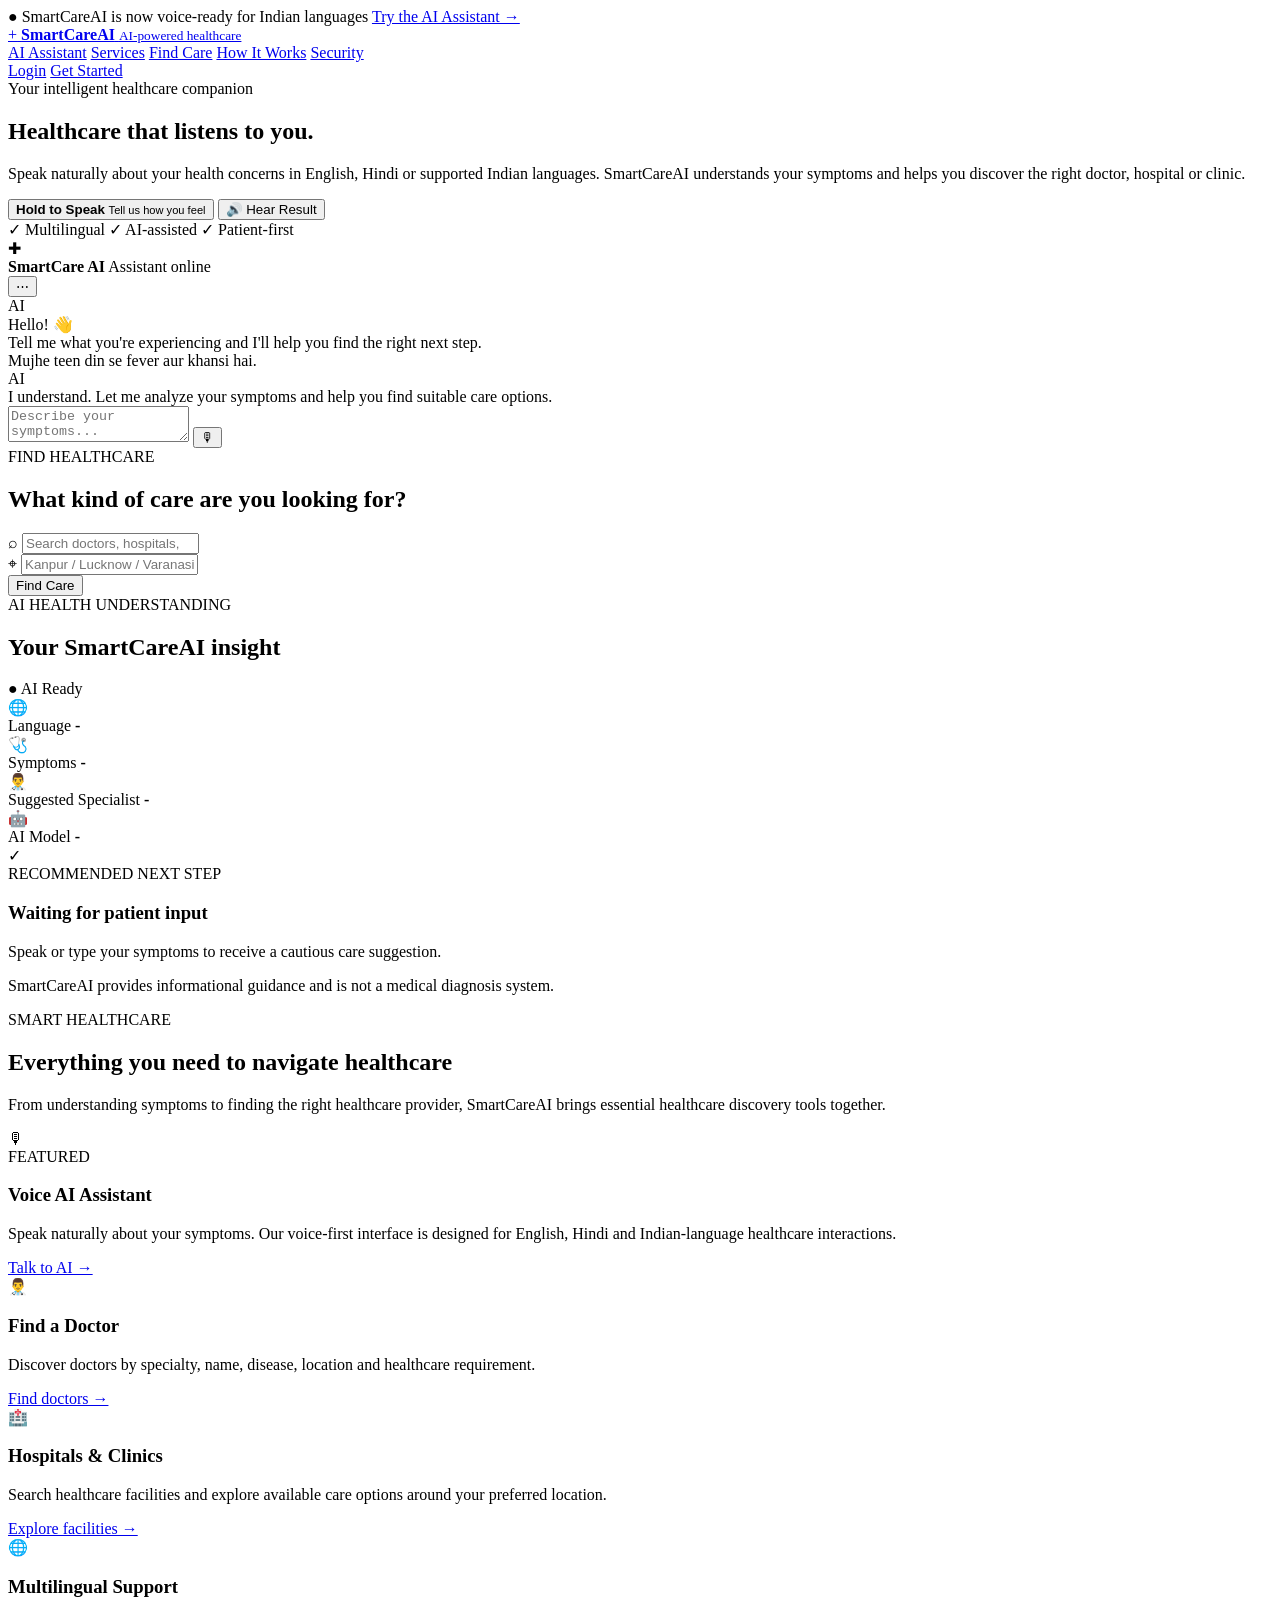
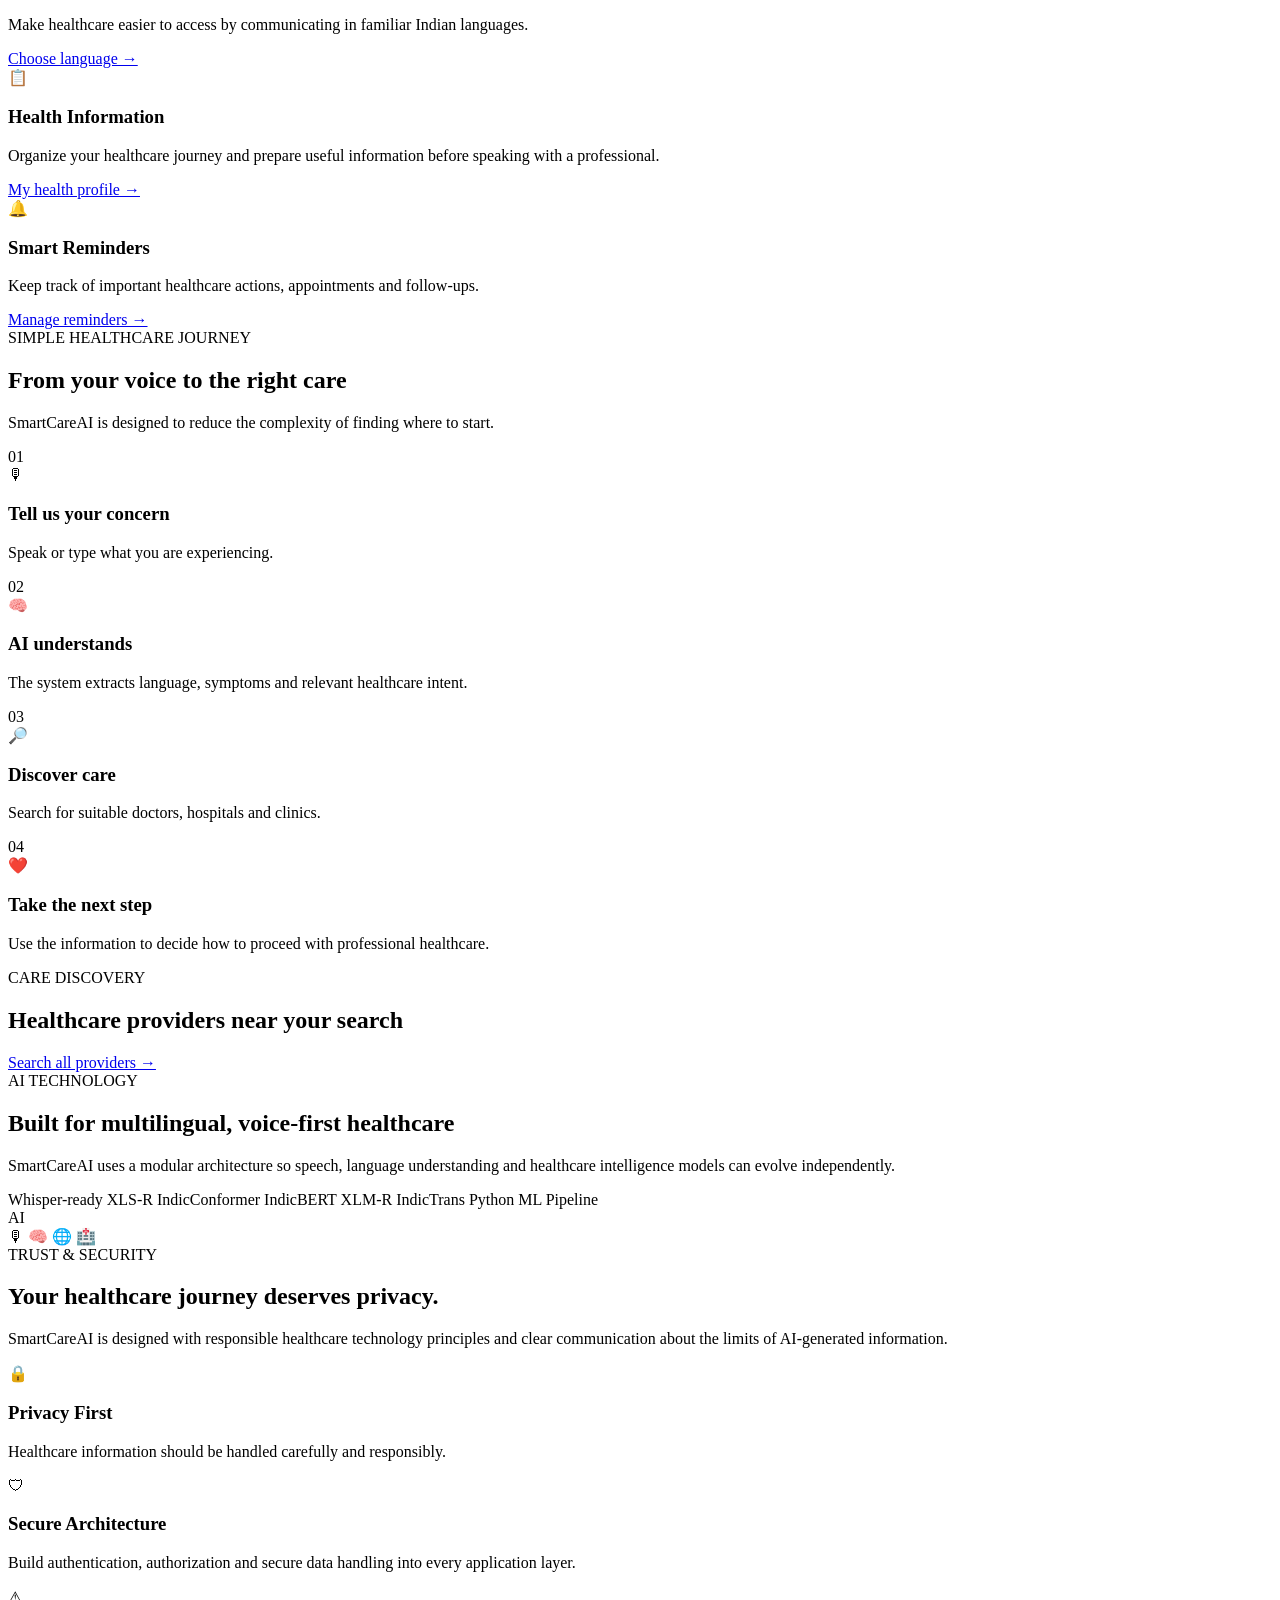
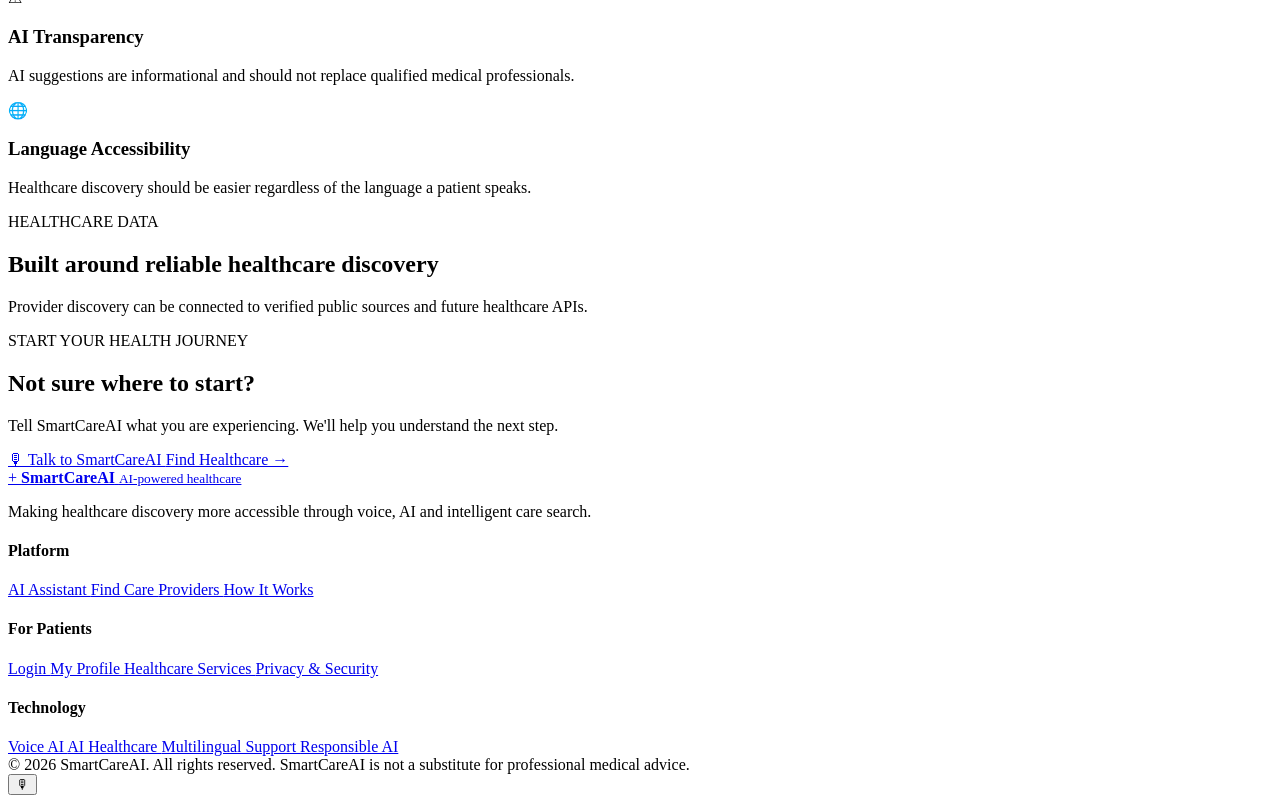
==== frontend/index.html @ 7401bea3 "Upload project" ====
<!doctype html>
<html lang="en">
<head>
  <meta charset="utf-8" />
  <meta name="viewport" content="width=device-width, initial-scale=1" />

  <title>SmartCareAI | AI-Powered Healthcare Assistant</title>

  <meta
    name="description"
    content="SmartCareAI is a voice-first AI healthcare assistant for symptom understanding, doctor discovery, hospitals, clinics and multilingual healthcare support."
  />

  <link rel="stylesheet" href="/static/styles.css" />
</head>

<body>

  <!-- =========================================================
       TOP ANNOUNCEMENT
  ========================================================== -->
  <div class="announcement-bar">
    <span>●</span>
    SmartCareAI is now voice-ready for Indian languages
    <a href="#assistant">Try the AI Assistant →</a>
  </div>


  <!-- =========================================================
       HEADER
  ========================================================== -->
  <header class="topbar">

    <a class="brand" href="/">
      <span class="brand-mark">
        <span>+</span>
      </span>

      <span class="brand-text">
        <strong>SmartCareAI</strong>
        <small>AI-powered healthcare</small>
      </span>
    </a>

    <nav class="main-nav" aria-label="Main navigation">
      <a href="#assistant">AI Assistant</a>
      <a href="#services">Services</a>
      <a href="#search">Find Care</a>
      <a href="#how-it-works">How It Works</a>
      <a href="#security">Security</a>
    </nav>

    <div class="header-actions">
      <a class="login-link" href="/login">Login</a>
      <a class="header-cta" href="#assistant">Get Started</a>
    </div>

  </header>


  <main>

    <!-- =======================================================
         HERO
    ======================================================== -->
    <section class="hero-section" id="assistant">

      <div class="hero-content">

        <div class="hero-badge">
          <span class="pulse-dot"></span>
          Your intelligent healthcare companion
        </div>

        <h1>
          Healthcare that
          <span>listens to you.</span>
        </h1>

        <p class="hero-description">
          Speak naturally about your health concerns in English,
          Hindi or supported Indian languages. SmartCareAI understands
          your symptoms and helps you discover the right doctor,
          hospital or clinic.
        </p>

        <div class="hero-actions">

          <button
            class="primary voice-button"
            id="speakButton"
            type="button"
            aria-label="Hold to speak"
          >
            <span class="voice-ring" aria-hidden="true"></span>
            <span class="mic-icon" aria-hidden="true"></span>

            <span>
              <strong id="speakButtonText">Hold to Speak</strong>
              <small>Tell us how you feel</small>
            </span>
          </button>

          <button
            class="secondary-button"
            id="hearButton"
            type="button"
          >
            🔊 Hear Result
          </button>

        </div>

        <div class="hero-trust">

          <span>
            ✓ Multilingual
          </span>

          <span>
            ✓ AI-assisted
          </span>

          <span>
            ✓ Patient-first
          </span>

        </div>

      </div>


      <!-- =====================================================
           AI ASSISTANT CARD
      ====================================================== -->
      <div class="ai-assistant-card">

        <div class="assistant-card-header">

          <div class="assistant-avatar">
            ✚
          </div>

          <div>
            <strong>SmartCare AI</strong>
            <span>
              <i class="online-dot"></i>
              Assistant online
            </span>
          </div>

          <button
            class="card-menu"
            type="button"
            aria-label="Assistant options"
          >
            ⋯
          </button>

        </div>


        <div class="conversation-preview">

          <div class="ai-message">
            <span class="message-avatar">AI</span>

            <div class="message-bubble">
              Hello! 👋
              <br />
              Tell me what you're experiencing and I'll help you
              find the right next step.
            </div>
          </div>


          <div class="user-message">
            <div class="message-bubble user-bubble">
              Mujhe teen din se fever aur khansi hai.
            </div>
          </div>


          <div class="ai-message">

            <span class="message-avatar">AI</span>

            <div class="message-bubble">
              I understand. Let me analyze your symptoms and
              help you find suitable care options.
            </div>

          </div>

        </div>


        <div class="assistant-input-area">

          <textarea
            id="manualTranscript"
            rows="2"
            placeholder="Describe your symptoms..."
          ></textarea>

          <button
            class="mini-mic-button"
            id="assistantMicButton"
            type="button"
            aria-label="Start voice input"
          >
            🎙
          </button>

        </div>

      </div>

    </section>


    <!-- =======================================================
         QUICK SEARCH
    ======================================================== -->
    <section class="quick-search-section">

      <div class="quick-search-content">

        <div>
          <span class="section-label">
            FIND HEALTHCARE
          </span>

          <h2>
            What kind of care are you looking for?
          </h2>
        </div>

        <form
          class="quick-search-form"
          id="careSearch"
        >

          <div class="search-input-wrapper">

            <span>⌕</span>

            <input
              id="searchInput"
              type="search"
              placeholder="Search doctors, hospitals, clinics, diseases..."
              autocomplete="off"
            />

          </div>

          <div class="location-wrapper">

            <span>⌖</span>

            <input
              id="locationInput"
              type="text"
              placeholder="Kanpur / Lucknow / Varanasi"
            />

          </div>

          <button type="submit">
            Find Care
          </button>

        </form>

      </div>

    </section>


    <!-- =======================================================
         AI RESULT
    ======================================================== -->
    <section class="ai-result-section" aria-live="polite">

      <div class="result-header">

        <div>
          <span class="section-label">
            AI HEALTH UNDERSTANDING
          </span>

          <h2>
            Your SmartCareAI insight
          </h2>
        </div>

        <span class="ai-status">
          ● AI Ready
        </span>

      </div>


      <div class="results-grid">

        <article class="result-card">

          <div class="result-icon">
            🌐
          </div>

          <div>
            <span>Language</span>
            <strong id="languageValue">-</strong>
          </div>

        </article>


        <article class="result-card">

          <div class="result-icon">
            🩺
          </div>

          <div>
            <span>Symptoms</span>
            <strong id="symptomsValue">-</strong>
          </div>

        </article>


        <article class="result-card">

          <div class="result-icon">
            👨‍⚕️
          </div>

          <div>
            <span>Suggested Specialist</span>
            <strong id="specialtyValue">-</strong>
          </div>

        </article>


        <article class="result-card">

          <div class="result-icon">
            🤖
          </div>

          <div>
            <span>AI Model</span>
            <strong id="modelValue">-</strong>
          </div>

        </article>

      </div>


      <div
        class="urgency-card"
        id="urgencyBlock"
      >

        <div class="urgency-icon">
          ✓
        </div>

        <div>

          <span class="section-label">
            RECOMMENDED NEXT STEP
          </span>

          <h3 id="urgencyLabel">
            Waiting for patient input
          </h3>

          <p id="urgencyMessage">
            Speak or type your symptoms to receive a cautious
            care suggestion.
          </p>

          <p
            class="disclaimer"
            id="disclaimerText"
          >
            SmartCareAI provides informational guidance and is
            not a medical diagnosis system.
          </p>

        </div>

      </div>

    </section>


    <!-- =======================================================
         SERVICES
    ======================================================== -->
    <section
      class="services-section"
      id="services"
    >

      <div class="section-heading">

        <span class="section-label">
          SMART HEALTHCARE
        </span>

        <h2>
          Everything you need to navigate healthcare
        </h2>

        <p>
          From understanding symptoms to finding the right
          healthcare provider, SmartCareAI brings essential
          healthcare discovery tools together.
        </p>

      </div>


      <div class="service-grid">

        <article class="service-card featured-service">

          <div class="service-icon">
            🎙
          </div>

          <span class="service-tag">
            FEATURED
          </span>

          <h3>
            Voice AI Assistant
          </h3>

          <p>
            Speak naturally about your symptoms. Our voice-first
            interface is designed for English, Hindi and
            Indian-language healthcare interactions.
          </p>

          <a href="#assistant">
            Talk to AI →
          </a>

        </article>


        <article class="service-card">

          <div class="service-icon">
            👨‍⚕️
          </div>

          <h3>
            Find a Doctor
          </h3>

          <p>
            Discover doctors by specialty, name, disease,
            location and healthcare requirement.
          </p>

          <a href="#search">
            Find doctors →
          </a>

        </article>


        <article class="service-card">

          <div class="service-icon">
            🏥
          </div>

          <h3>
            Hospitals & Clinics
          </h3>

          <p>
            Search healthcare facilities and explore available
            care options around your preferred location.
          </p>

          <a href="#search">
            Explore facilities →
          </a>

        </article>


        <article class="service-card">

          <div class="service-icon">
            🌐
          </div>

          <h3>
            Multilingual Support
          </h3>

          <p>
            Make healthcare easier to access by communicating
            in familiar Indian languages.
          </p>

          <a href="#assistant">
            Choose language →
          </a>

        </article>


        <article class="service-card">

          <div class="service-icon">
            📋
          </div>

          <h3>
            Health Information
          </h3>

          <p>
            Organize your healthcare journey and prepare useful
            information before speaking with a professional.
          </p>

          <a href="/profile">
            My health profile →
          </a>

        </article>


        <article class="service-card">

          <div class="service-icon">
            🔔
          </div>

          <h3>
            Smart Reminders
          </h3>

          <p>
            Keep track of important healthcare actions,
            appointments and follow-ups.
          </p>

          <a href="/profile">
            Manage reminders →
          </a>

        </article>

      </div>

    </section>


    <!-- =======================================================
         HOW IT WORKS
    ======================================================== -->
    <section
      class="how-section"
      id="how-it-works"
    >

      <div class="section-heading centered">

        <span class="section-label">
          SIMPLE HEALTHCARE JOURNEY
        </span>

        <h2>
          From your voice to the right care
        </h2>

        <p>
          SmartCareAI is designed to reduce the complexity
          of finding where to start.
        </p>

      </div>


      <div class="steps-container">

        <article class="step-card">

          <div class="step-number">
            01
          </div>

          <div class="step-icon">
            🎙
          </div>

          <h3>
            Tell us your concern
          </h3>

          <p>
            Speak or type what you are experiencing.
          </p>

        </article>


        <div class="step-line"></div>


        <article class="step-card">

          <div class="step-number">
            02
          </div>

          <div class="step-icon">
            🧠
          </div>

          <h3>
            AI understands
          </h3>

          <p>
            The system extracts language, symptoms and
            relevant healthcare intent.
          </p>

        </article>


        <div class="step-line"></div>


        <article class="step-card">

          <div class="step-number">
            03
          </div>

          <div class="step-icon">
            🔎
          </div>

          <h3>
            Discover care
          </h3>

          <p>
            Search for suitable doctors, hospitals and clinics.
          </p>

        </article>


        <div class="step-line"></div>


        <article class="step-card">

          <div class="step-number">
            04
          </div>

          <div class="step-icon">
            ❤️
          </div>

          <h3>
            Take the next step
          </h3>

          <p>
            Use the information to decide how to proceed with
            professional healthcare.
          </p>

        </article>

      </div>

    </section>


    <!-- =======================================================
         PROVIDER SEARCH
    ======================================================== -->
    <section
      class="providers-section"
      id="providers"
    >

      <div class="provider-section-header">

        <div>

          <span class="section-label">
            CARE DISCOVERY
          </span>

          <h2>
            Healthcare providers
            <span>near your search</span>
          </h2>

        </div>

        <a href="#search" class="view-all-link">
          Search all providers →
        </a>

      </div>


      <div
        class="provider-list"
        id="providerList"
      >

        <!-- Provider cards are populated by app.js -->

      </div>

    </section>


    <!-- =======================================================
         TECHNOLOGY
    ======================================================== -->
    <section class="technology-section">

      <div class="technology-content">

        <span class="section-label">
          AI TECHNOLOGY
        </span>

        <h2>
          Built for multilingual,
          voice-first healthcare
        </h2>

        <p>
          SmartCareAI uses a modular architecture so speech,
          language understanding and healthcare intelligence
          models can evolve independently.
        </p>


        <div class="technology-tags">

          <span>Whisper-ready</span>
          <span>XLS-R</span>
          <span>IndicConformer</span>
          <span>IndicBERT</span>
          <span>XLM-R</span>
          <span>IndicTrans</span>
          <span>Python ML Pipeline</span>

        </div>

      </div>


      <div class="technology-visual">

        <div class="ai-orbit">

          <div class="orbit-center">
            AI
          </div>

          <span class="orbit-item orbit-1">
            🎙
          </span>

          <span class="orbit-item orbit-2">
            🧠
          </span>

          <span class="orbit-item orbit-3">
            🌐
          </span>

          <span class="orbit-item orbit-4">
            🏥
          </span>

        </div>

      </div>

    </section>


    <!-- =======================================================
         SECURITY
    ======================================================== -->
    <section
      class="security-section"
      id="security"
    >

      <div class="security-heading">

        <span class="section-label">
          TRUST & SECURITY
        </span>

        <h2>
          Your healthcare journey
          deserves privacy.
        </h2>

        <p>
          SmartCareAI is designed with responsible healthcare
          technology principles and clear communication about
          the limits of AI-generated information.
        </p>

      </div>


      <div class="security-grid">

        <article class="security-card">

          <div>
            🔒
          </div>

          <h3>
            Privacy First
          </h3>

          <p>
            Healthcare information should be handled carefully
            and responsibly.
          </p>

        </article>


        <article class="security-card">

          <div>
            🛡
          </div>

          <h3>
            Secure Architecture
          </h3>

          <p>
            Build authentication, authorization and secure
            data handling into every application layer.
          </p>

        </article>


        <article class="security-card">

          <div>
            ⚠
          </div>

          <h3>
            AI Transparency
          </h3>

          <p>
            AI suggestions are informational and should not
            replace qualified medical professionals.
          </p>

        </article>


        <article class="security-card">

          <div>
            🌐
          </div>

          <h3>
            Language Accessibility
          </h3>

          <p>
            Healthcare discovery should be easier regardless
            of the language a patient speaks.
          </p>

        </article>

      </div>

    </section>


    <!-- =======================================================
         DATA SOURCES
    ======================================================== -->
    <section class="source-section">

      <div class="source-heading">

        <span class="section-label">
          HEALTHCARE DATA
        </span>

        <h2>
          Built around reliable healthcare discovery
        </h2>

        <p>
          Provider discovery can be connected to verified
          public sources and future healthcare APIs.
        </p>

      </div>


      <div
        class="source-list"
        id="sourceList"
      >

        <!-- Sources populated by app.js -->

      </div>

    </section>


    <!-- =======================================================
         FINAL CTA
    ======================================================== -->
    <section class="final-cta">

      <div class="final-cta-content">

        <span class="section-label">
          START YOUR HEALTH JOURNEY
        </span>

        <h2>
          Not sure where to start?
        </h2>

        <p>
          Tell SmartCareAI what you are experiencing.
          We'll help you understand the next step.
        </p>

        <div class="final-actions">

          <a
            href="#assistant"
            class="final-primary-button"
          >
            🎙 Talk to SmartCareAI
          </a>

          <a
            href="#search"
            class="final-secondary-button"
          >
            Find Healthcare →
          </a>

        </div>

      </div>

    </section>

  </main>


  <!-- =========================================================
       FOOTER
  ========================================================== -->
  <footer class="site-footer">

    <div class="footer-main">

      <div class="footer-brand">

        <a class="brand" href="/">

          <span class="brand-mark">
            +
          </span>

          <span class="brand-text">
            <strong>SmartCareAI</strong>
            <small>AI-powered healthcare</small>
          </span>

        </a>

        <p>
          Making healthcare discovery more accessible through
          voice, AI and intelligent care search.
        </p>

      </div>


      <div class="footer-column">

        <h4>Platform</h4>

        <a href="#assistant">
          AI Assistant
        </a>

        <a href="#search">
          Find Care
        </a>

        <a href="#providers">
          Providers
        </a>

        <a href="#how-it-works">
          How It Works
        </a>

      </div>


      <div class="footer-column">

        <h4>For Patients</h4>

        <a href="/login">
          Login
        </a>

        <a href="/profile">
          My Profile
        </a>

        <a href="#services">
          Healthcare Services
        </a>

        <a href="#security">
          Privacy & Security
        </a>

      </div>


      <div class="footer-column">

        <h4>Technology</h4>

        <a href="#assistant">
          Voice AI
        </a>

        <a href="#services">
          AI Healthcare
        </a>

        <a href="#services">
          Multilingual Support
        </a>

        <a href="#security">
          Responsible AI
        </a>

      </div>

    </div>


    <div class="footer-bottom">

      <span>
        © 2026 SmartCareAI. All rights reserved.
      </span>

      <span>
        SmartCareAI is not a substitute for professional medical advice.
      </span>

    </div>

  </footer>


  <!-- =========================================================
       MOBILE VOICE BUTTON
  ========================================================== -->
  <button
    class="floating-voice-button"
    id="floatingVoiceButton"
    type="button"
    aria-label="Start SmartCareAI voice assistant"
  >
    🎙
  </button>


  <!-- =========================================================
       APPLICATION SCRIPT
  ========================================================== -->
  <script
    src="/static/app.js"
    type="module"
  ></script>

</body>
</html>
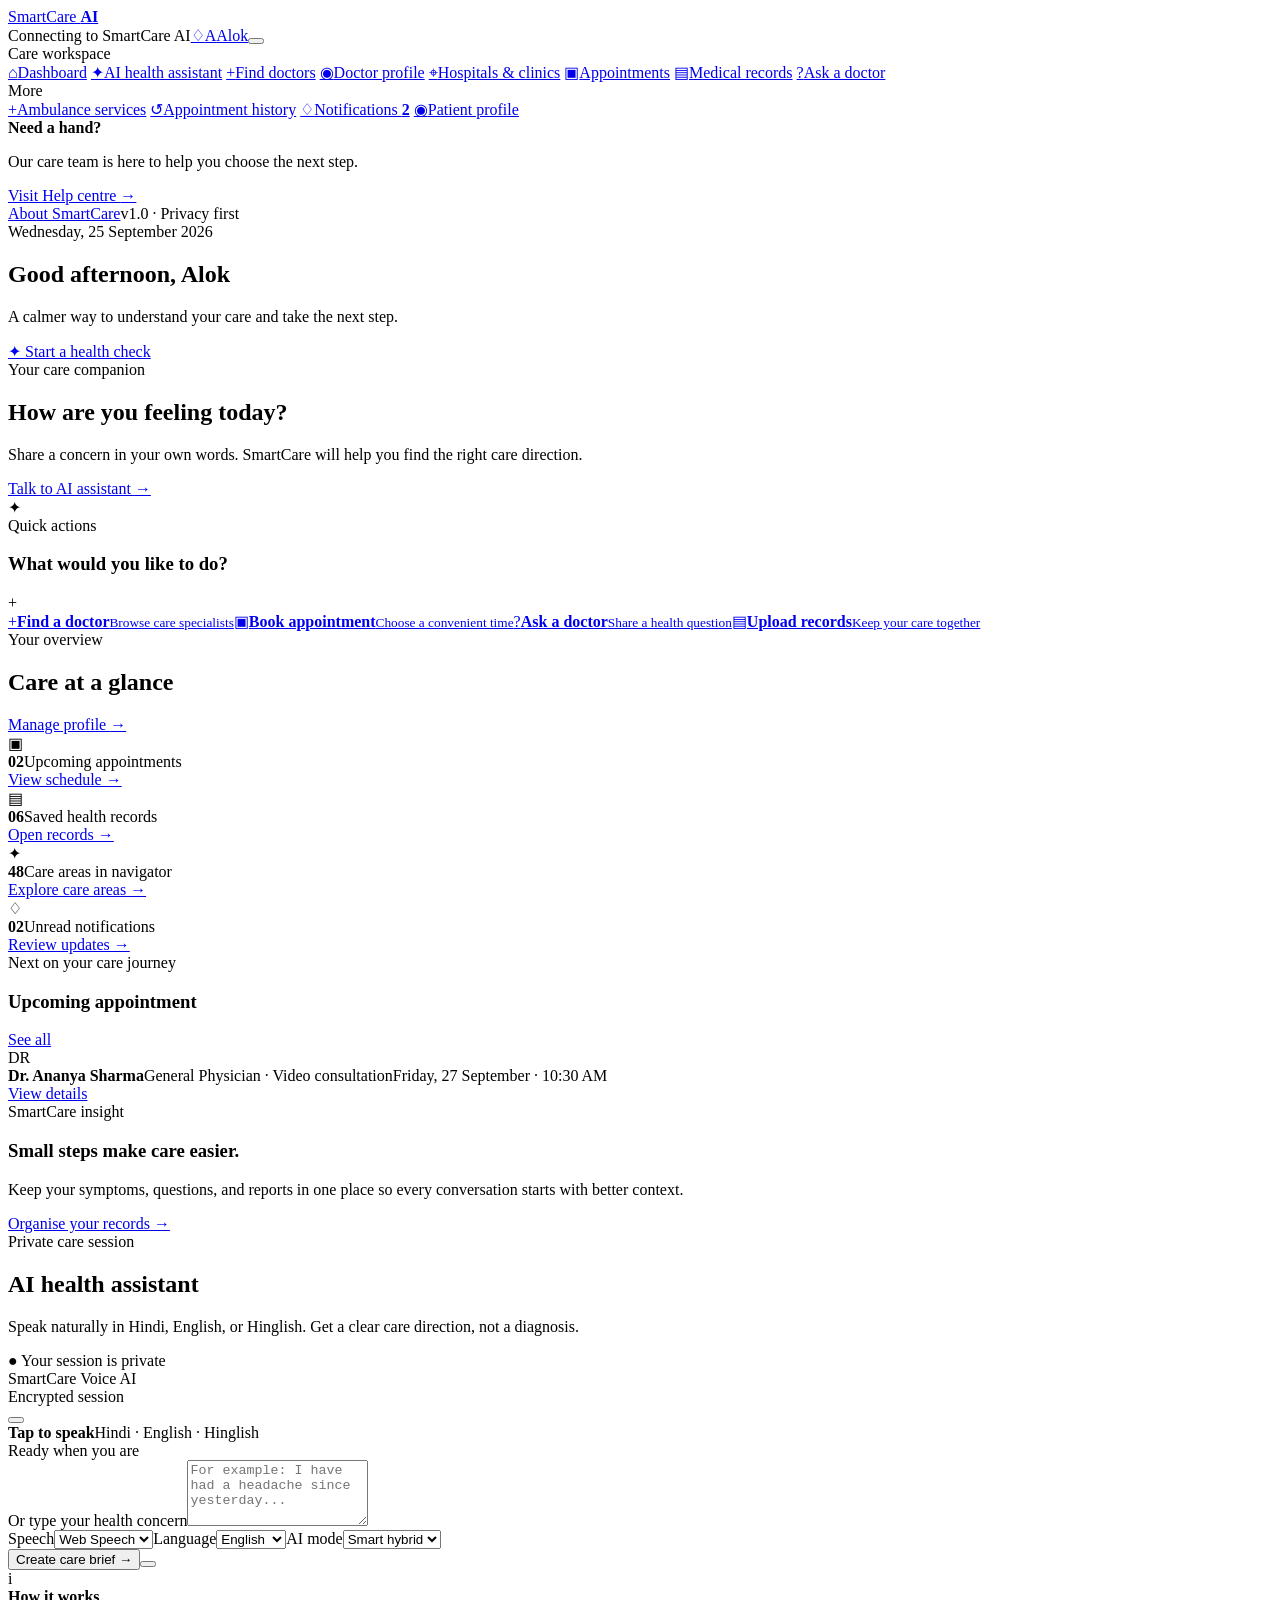
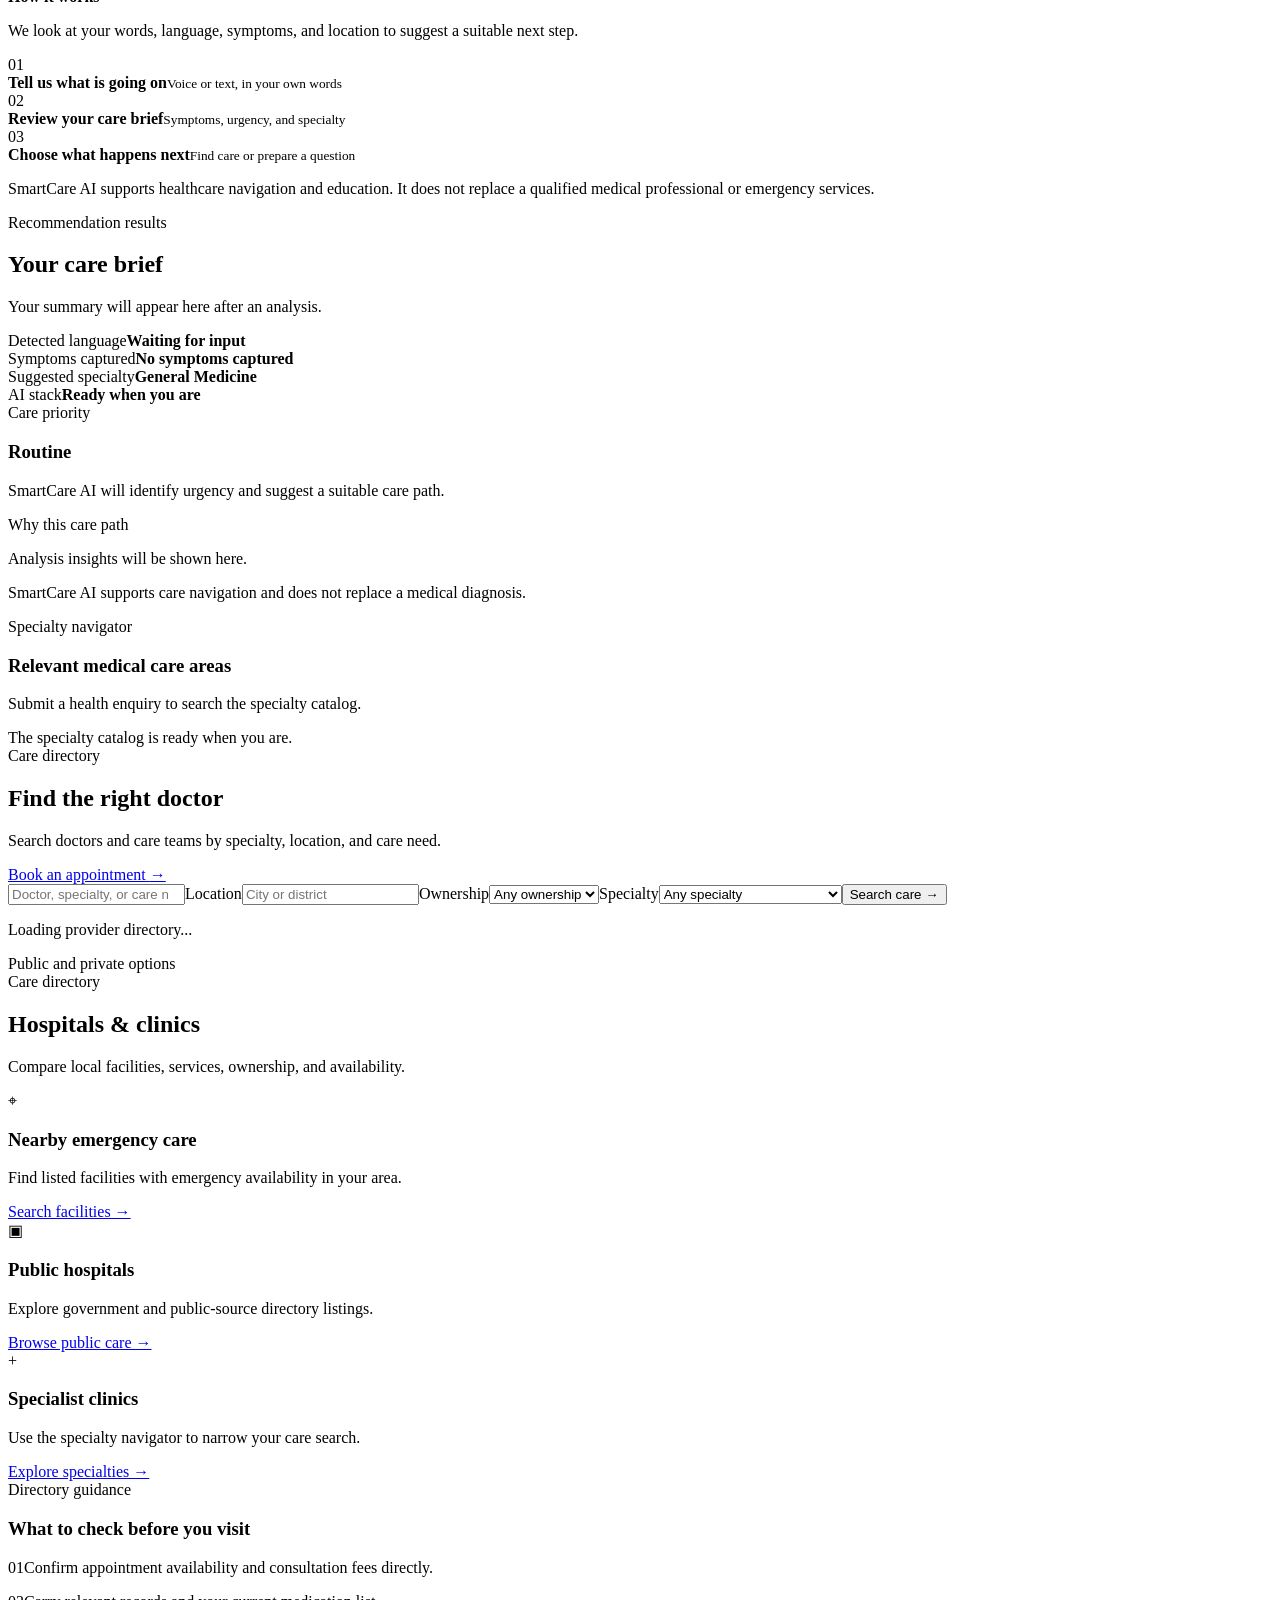
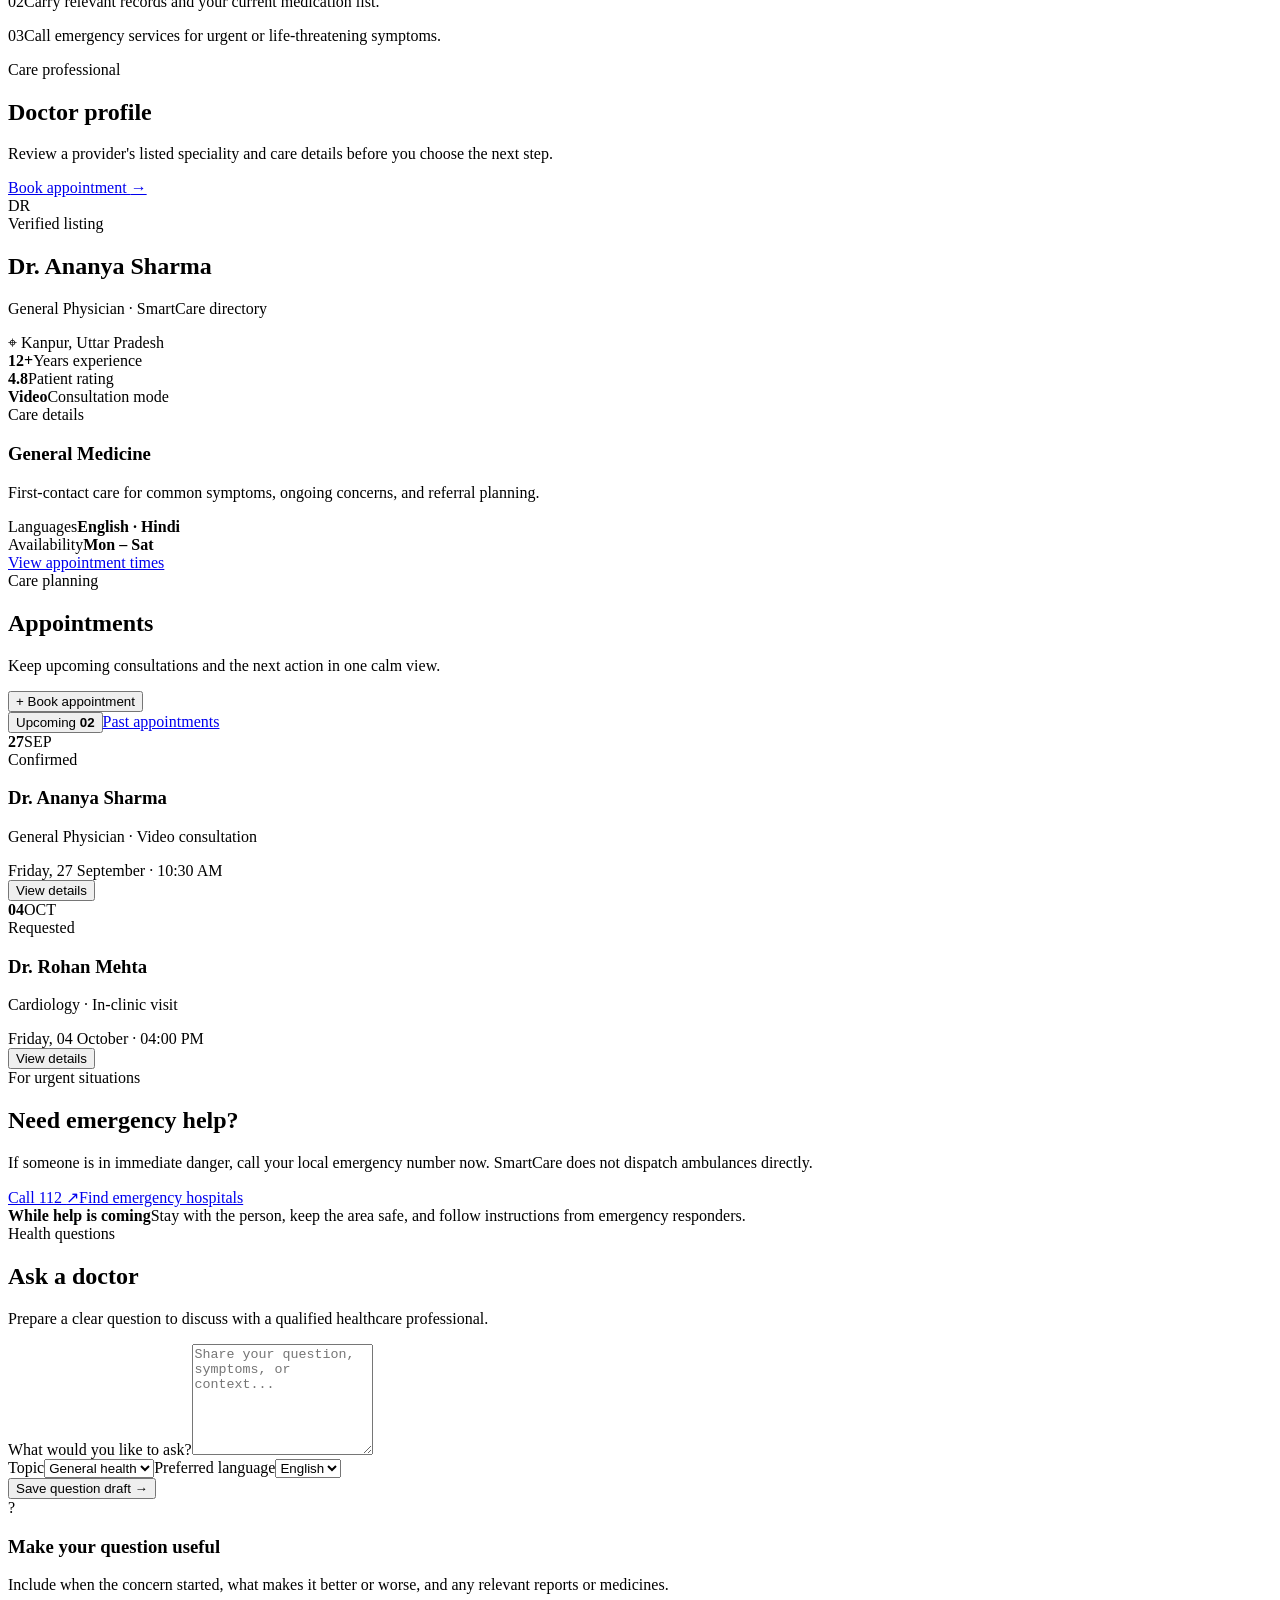
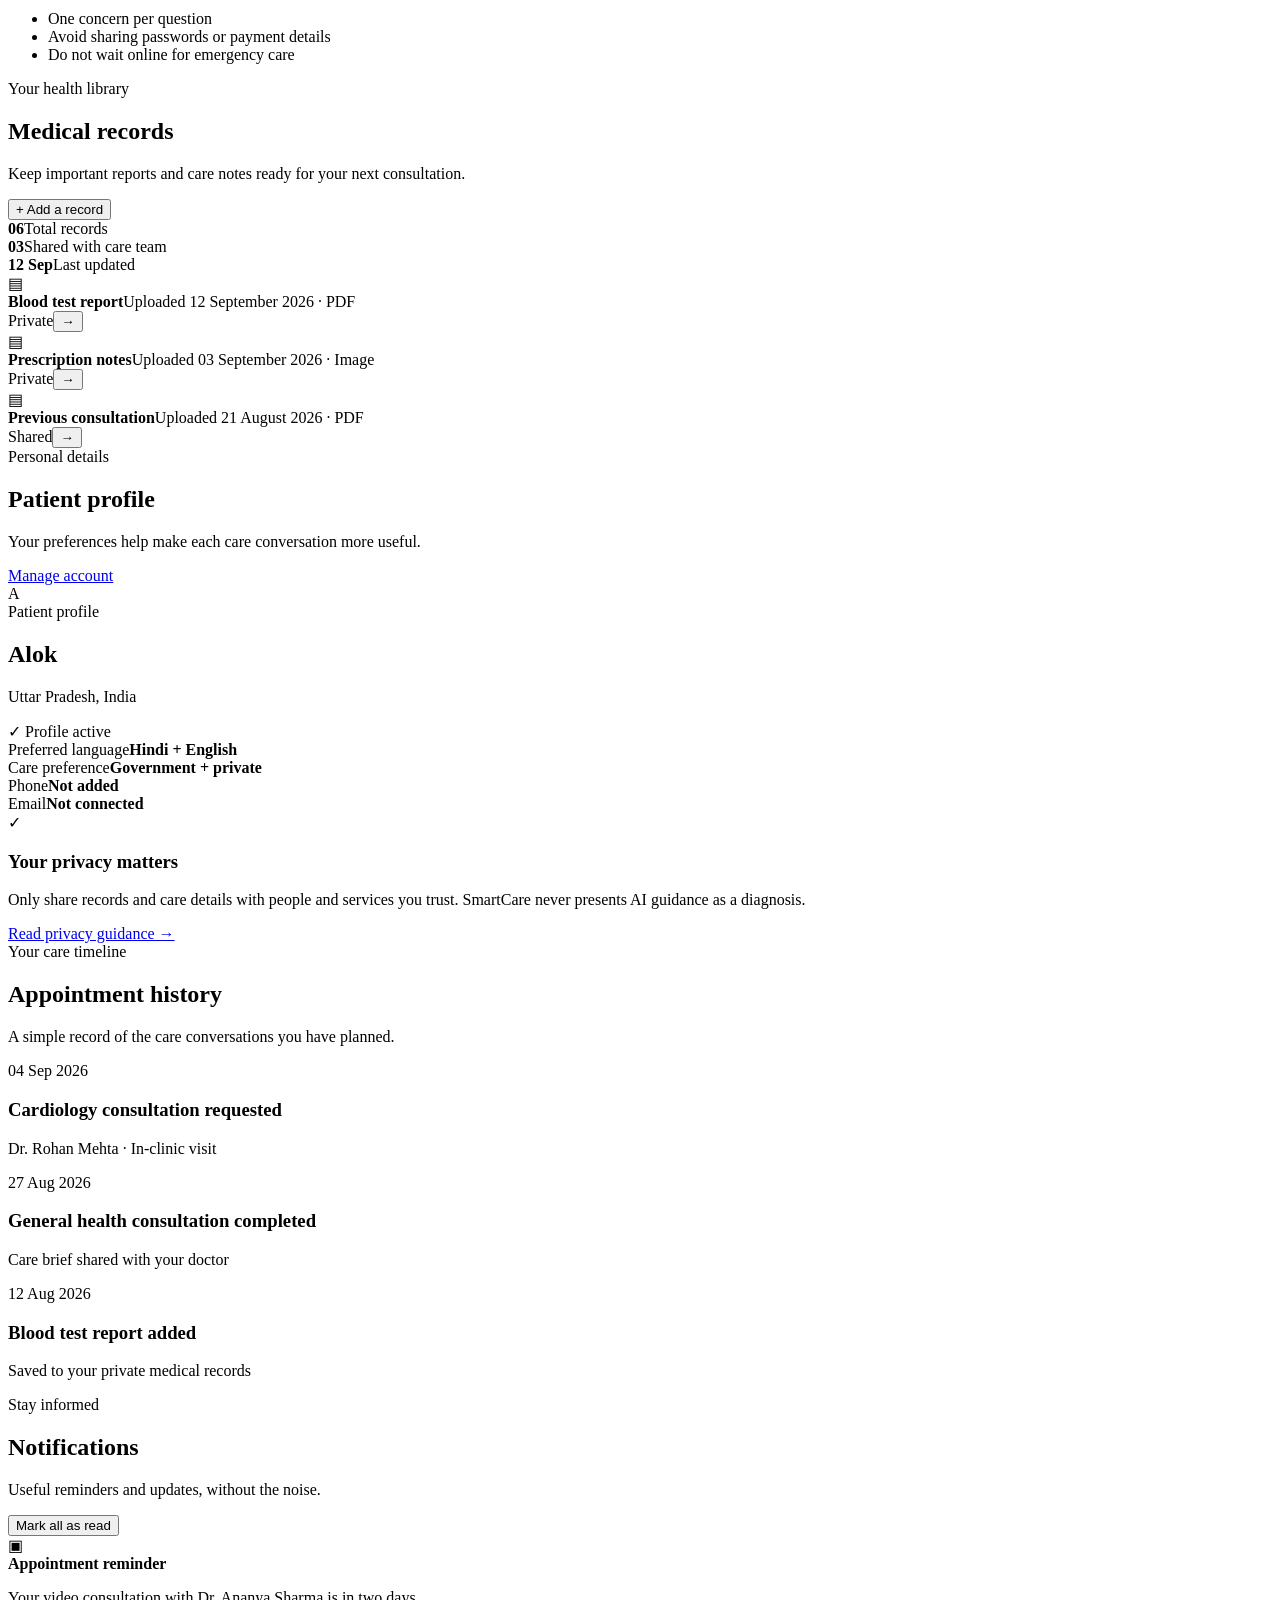
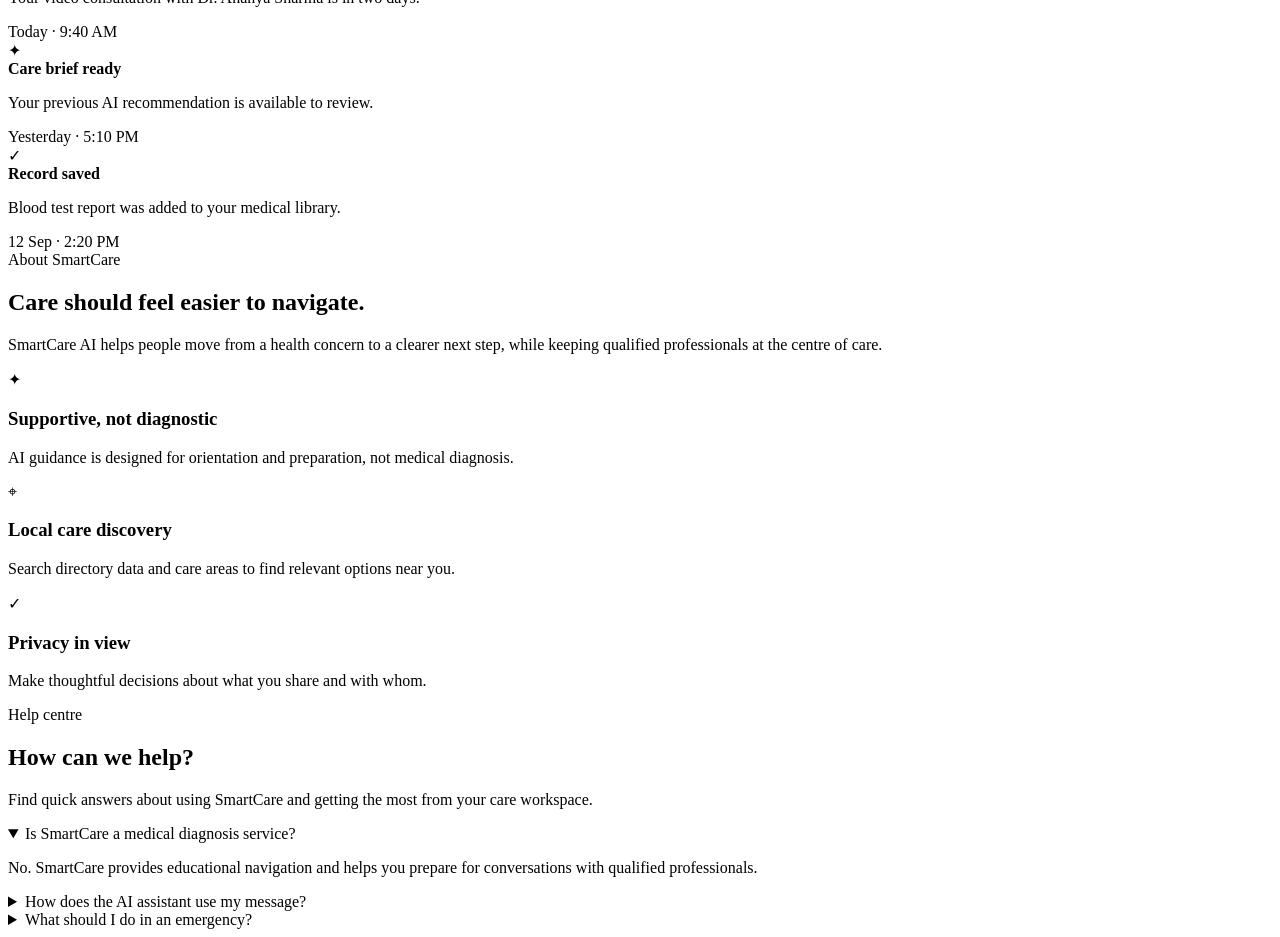
==== commit d705bf00: "Initial project upload" ====
--- a/frontend/index.html
+++ b/frontend/index.html
@@ -1,1135 +1,88 @@
-<!doctype html>
+﻿<!doctype html>
 <html lang="en">
-<head>
-  <meta charset="utf-8" />
-  <meta name="viewport" content="width=device-width, initial-scale=1" />
+  <head>
+    <meta charset="UTF-8" />
+    <meta name="viewport" content="width=device-width, initial-scale=1.0" />
+    <meta name="description" content="SmartCare AI is a calm, connected healthcare navigation workspace." />
+    <title>SmartCare AI | Your care, connected</title>
+    <link rel="preconnect" href="https://fonts.googleapis.com" />
+    <link rel="preconnect" href="https://fonts.gstatic.com" crossorigin />
+    <link href="https://fonts.googleapis.com/css2?family=DM+Sans:wght@400;500;600;700&family=Manrope:wght@600;700;800&display=swap" rel="stylesheet" />
+    <link rel="stylesheet" href="/static/styles.css?v=20260925" />
+  </head>
+  <body>
+    <header class="app-header">
+      <a class="brand" href="#dashboard" aria-label="SmartCare AI dashboard"><span class="brand-mark"><i></i><i></i><i></i></span><span>SmartCare <b>AI</b></span></a>
+      <div class="header-tools"><span class="service-status"><i id="statusDot"></i><span id="statusText">Connecting to SmartCare AI</span></span><a class="icon-link" href="#notifications" aria-label="Notifications" title="Notifications">♢</a><a class="profile-chip" href="#profile" aria-label="Open patient profile"><span class="avatar">A</span><span class="profile-chip-name">Alok</span></a><button class="menu-toggle" id="menuToggle" type="button" aria-label="Open navigation" aria-expanded="false"><span></span><span></span><span></span></button></div>
+    </header>
 
-  <title>SmartCareAI | AI-Powered Healthcare Assistant</title>
+    <div class="app-layout">
+      <aside class="sidebar" id="mobileMenu">
+        <div class="sidebar-label">Care workspace</div>
+        <nav class="side-nav" aria-label="Care workspace navigation">
+          <a href="#dashboard" data-route="dashboard"><span>⌂</span>Dashboard</a>
+          <a href="#ai-assistant" data-route="ai-assistant"><span>✦</span>AI health assistant</a>
+          <a href="#find-doctors" data-route="find-doctors"><span>+</span>Find doctors</a>
+          <a href="#doctor-profile" data-route="doctor-profile"><span>◉</span>Doctor profile</a>
+          <a href="#hospitals" data-route="hospitals"><span>⌖</span>Hospitals & clinics</a>
+          <a href="#appointments" data-route="appointments"><span>▣</span>Appointments</a>
+          <a href="#records" data-route="records"><span>▤</span>Medical records</a>
+          <a href="#ask-doctor" data-route="ask-doctor"><span>?</span>Ask a doctor</a>
+        </nav>
+        <div class="sidebar-label sidebar-label-spaced">More</div>
+        <nav class="side-nav side-nav-secondary" aria-label="More navigation">
+          <a href="#ambulance" data-route="ambulance"><span>+</span>Ambulance services</a>
+          <a href="#history" data-route="history"><span>↺</span>Appointment history</a>
+          <a href="#notifications" data-route="notifications"><span>♢</span>Notifications <b class="nav-count">2</b></a>
+          <a href="#profile" data-route="profile"><span>◉</span>Patient profile</a>
+        </nav>
+        <div class="sidebar-help"><strong>Need a hand?</strong><p>Our care team is here to help you choose the next step.</p><a href="#help" data-route="help">Visit Help centre <span>→</span></a></div>
+        <div class="sidebar-footer"><a href="#about" data-route="about">About SmartCare</a><span>v1.0 · Privacy first</span></div>
+      </aside>
 
-  <meta
-    name="description"
-    content="SmartCareAI is a voice-first AI healthcare assistant for symptom understanding, doctor discovery, hospitals, clinics and multilingual healthcare support."
-  />
+      <main class="workspace" id="top">
+        <section class="app-view active-view" data-view="dashboard">
+          <div class="page-heading"><div><span class="eyebrow">Wednesday, 25 September 2026</span><h1>Good afternoon, Alok</h1><p class="page-lede">A calmer way to understand your care and take the next step.</p></div><a class="button button-primary" href="#ai-assistant"><span>✦</span> Start a health check</a></div>
+          <div class="dashboard-grid">
+            <article class="welcome-panel"><div><span class="panel-kicker">Your care companion</span><h2>How are you feeling today?</h2><p>Share a concern in your own words. SmartCare will help you find the right care direction.</p><a class="button button-light" href="#ai-assistant">Talk to AI assistant <span>→</span></a></div><div class="welcome-illustration" aria-hidden="true"><span class="pulse-orbit"></span><span class="pulse-core">✦</span></div></article>
+            <article class="quick-card"><div class="card-title-row"><div><span class="panel-kicker">Quick actions</span><h3>What would you like to do?</h3></div><span class="small-mark">+</span></div><div class="quick-actions"><a href="#find-doctors"><span class="action-icon teal">+</span><b>Find a doctor</b><small>Browse care specialists</small></a><a href="#appointments"><span class="action-icon blue">▣</span><b>Book appointment</b><small>Choose a convenient time</small></a><a href="#ask-doctor"><span class="action-icon coral">?</span><b>Ask a doctor</b><small>Share a health question</small></a><a href="#records"><span class="action-icon gold">▤</span><b>Upload records</b><small>Keep your care together</small></a></div></article>
+          </div>
+          <div class="section-row"><div><span class="eyebrow">Your overview</span><h2 class="section-title">Care at a glance</h2></div><a class="subtle-link" href="#profile">Manage profile <span>→</span></a></div>
+          <div class="metric-grid"><article class="metric-card"><span class="metric-icon teal">▣</span><div><strong>02</strong><span>Upcoming appointments</span></div><a href="#appointments">View schedule →</a></article><article class="metric-card"><span class="metric-icon blue">▤</span><div><strong>06</strong><span>Saved health records</span></div><a href="#records">Open records →</a></article><article class="metric-card"><span class="metric-icon coral">✦</span><div><strong id="catalogCount">48</strong><span>Care areas in navigator</span></div><a href="#ai-assistant">Explore care areas →</a></article><article class="metric-card"><span class="metric-icon gold">♢</span><div><strong>02</strong><span>Unread notifications</span></div><a href="#notifications">Review updates →</a></article></div>
+          <div class="content-columns"><section class="surface-card upcoming-card"><div class="card-title-row"><div><span class="panel-kicker">Next on your care journey</span><h3>Upcoming appointment</h3></div><a class="subtle-link" href="#appointments">See all</a></div><div class="appointment-preview"><span class="doctor-avatar">DR</span><div><strong>Dr. Ananya Sharma</strong><span>General Physician · Video consultation</span><time>Friday, 27 September · 10:30 AM</time></div><a class="button button-outline" href="#appointments">View details</a></div></section><section class="surface-card insight-card"><span class="panel-kicker">SmartCare insight</span><h3>Small steps make care easier.</h3><p>Keep your symptoms, questions, and reports in one place so every conversation starts with better context.</p><a class="text-action" href="#records">Organise your records <span>→</span></a></section></div>
+        </section>
 
-  <link rel="stylesheet" href="/static/styles.css" />
-</head>
+        <section class="app-view" data-view="ai-assistant">
+          <div class="page-heading compact-heading"><div><span class="eyebrow">Private care session</span><h1>AI health assistant</h1><p class="page-lede">Speak naturally in Hindi, English, or Hinglish. Get a clear care direction, not a diagnosis.</p></div><span class="trust-badge">● Your session is private</span></div>
+          <div class="ai-layout"><section class="surface-card voice-workspace" id="voice-workspace"><div class="workspace-topline"><div class="workspace-title"><span class="live-dot"></span><span>SmartCare Voice AI</span></div><span class="secure-label">Encrypted session</span></div><div class="voice-stage"><div class="voice-orbit orbit-left"></div><div class="voice-orbit orbit-right"></div><button class="voice-button" id="speakButton" type="button" aria-label="Start voice recording"><span class="mic-symbol"></span><span class="voice-rings"><i></i><i></i><i></i></span></button><div class="voice-caption"><strong id="speakButtonText">Tap to speak</strong><span>Hindi · English · Hinglish</span></div><div class="waveform"><i></i><i></i><i></i><i></i><i></i><i></i><i></i><i></i><i></i></div></div><div class="assistant-status" aria-live="polite"><span class="status-dot" id="assistantStatusDot"></span><span id="assistantStatusText">Ready when you are</span></div><label class="field-label" for="manualTranscript">Or type your health concern</label><textarea id="manualTranscript" rows="4" placeholder="For example: I have had a headache since yesterday..."></textarea><div class="model-row"><label><span>Speech</span><select id="speechModel"><option value="browser-web-speech">Web Speech</option><option value="whisper">Whisper</option></select></label><label><span>Language</span><select id="patientLanguage"><option value="en-IN">English</option><option value="hi-IN">Hindi</option><option value="hi-IN">Hinglish</option></select></label><label><span>AI mode</span><select id="languageModel"><option value="rule-hybrid">Smart hybrid</option><option value="indicbert">IndicBERT</option></select></label></div><div class="workspace-actions"><button class="button button-primary" id="analyzeButton" type="button">Create care brief <span>→</span></button><button class="icon-button" id="hearButton" type="button" aria-label="Hear the latest AI result" title="Hear result"><span class="sound-symbol"></span></button></div></section><aside class="ai-side-panel"><div class="side-note"><span class="note-icon">i</span><div><strong>How it works</strong><p>We look at your words, language, symptoms, and location to suggest a suitable next step.</p></div></div><div class="ai-step-list"><div class="ai-step active"><span>01</span><div><b>Tell us what is going on</b><small>Voice or text, in your own words</small></div></div><div class="ai-step"><span>02</span><div><b>Review your care brief</b><small>Symptoms, urgency, and specialty</small></div></div><div class="ai-step"><span>03</span><div><b>Choose what happens next</b><small>Find care or prepare a question</small></div></div></div><p class="medical-disclaimer">SmartCare AI supports healthcare navigation and education. It does not replace a qualified medical professional or emergency services.</p></aside></div>
+          <section class="results-area" aria-label="AI recommendation results"><div class="section-row"><div><span class="eyebrow">Recommendation results</span><h2 class="section-title">Your care brief</h2></div><p id="analysisStatus" class="section-status">Your summary will appear here after an analysis.</p></div><div class="analysis-grid results-grid"><article class="analysis-card"><span class="mini-label">Detected language</span><strong id="languageValue">Waiting for input</strong><span class="card-marker marker-teal"></span></article><article class="analysis-card"><span class="mini-label">Symptoms captured</span><strong id="symptomsValue">No symptoms captured</strong><span class="card-marker marker-coral"></span></article><article class="analysis-card"><span class="mini-label">Suggested specialty</span><strong id="specialtyValue">General Medicine</strong><span class="card-marker marker-blue"></span></article><article class="analysis-card"><span class="mini-label">AI stack</span><strong id="modelValue">Ready when you are</strong><span class="card-marker marker-gold"></span></article></div><div class="brief-grid"><article class="urgency-card" id="urgencyBlock" data-level="routine"><div><span class="mini-label">Care priority</span><h3 id="urgencyLabel">Routine</h3></div><div class="priority-meter"><i></i><i></i><i></i></div><p id="urgencyMessage">SmartCare AI will identify urgency and suggest a suitable care path.</p></article><article class="reasons-card"><span class="mini-label">Why this care path</span><div class="reason-list" id="reasonList"><p>Analysis insights will be shown here.</p></div><p class="disclaimer" id="disclaimerText">SmartCare AI supports care navigation and does not replace a medical diagnosis.</p></article></div><section class="medical-match-panel" id="medicalMatchPanel"><div class="medical-panel-heading"><div><span class="mini-label">Specialty navigator</span><h3>Relevant medical care areas</h3></div><p id="medicalMatchStatus">Submit a health enquiry to search the specialty catalog.</p></div><div class="medical-match-list" id="medicalMatchList"><div class="catalog-empty">The specialty catalog is ready when you are.</div></div></section></section>
+        </section>
 
-<body>
+        <section class="app-view" data-view="find-doctors"><div class="page-heading compact-heading"><div><span class="eyebrow">Care directory</span><h1>Find the right doctor</h1><p class="page-lede">Search doctors and care teams by specialty, location, and care need.</p></div><a class="button button-primary" href="#appointments">Book an appointment <span>→</span></a></div><form class="care-search" id="careSearch"><label class="search-field"><span class="search-symbol"></span><input id="searchInput" type="search" placeholder="Doctor, specialty, or care need" autocomplete="off" /></label><label class="select-field"><span>Location</span><input id="locationInput" type="text" placeholder="City or district" autocomplete="address-level2" /></label><label class="select-field"><span>Ownership</span><select id="ownershipFilter"><option value="">Any ownership</option><option value="Government">Government</option><option value="Private">Private</option></select></label><label class="select-field"><span>Specialty</span><select id="specialtyFilter"><option value="">Any specialty</option><option value="General Medicine">General Medicine</option><option value="Cardiology">Cardiology</option><option value="Emergency Medicine">Emergency Medicine</option><option value="Pediatrics">Pediatrics</option><option value="Obstetrics and Gynecology">Obstetrics and Gynecology</option></select></label><input id="budgetInput" type="hidden" /><input id="distanceInput" type="hidden" /><button class="button button-dark" type="submit">Search care <span>→</span></button></form><div class="directory-bar"><p id="searchStatus">Loading provider directory...</p><span>Public and private options</span></div><div class="provider-grid" id="providerList" aria-live="polite"></div></section>
 
-  <!-- =========================================================
-       TOP ANNOUNCEMENT
-  ========================================================== -->
-  <div class="announcement-bar">
-    <span>●</span>
-    SmartCareAI is now voice-ready for Indian languages
-    <a href="#assistant">Try the AI Assistant →</a>
-  </div>
+        <section class="app-view" data-view="hospitals"><div class="page-heading compact-heading"><div><span class="eyebrow">Care directory</span><h1>Hospitals & clinics</h1><p class="page-lede">Compare local facilities, services, ownership, and availability.</p></div></div><div class="feature-grid"><article class="feature-card feature-teal"><span class="feature-icon">⌖</span><h3>Nearby emergency care</h3><p>Find listed facilities with emergency availability in your area.</p><a href="#find-doctors">Search facilities →</a></article><article class="feature-card feature-blue"><span class="feature-icon">▣</span><h3>Public hospitals</h3><p>Explore government and public-source directory listings.</p><a href="#find-doctors">Browse public care →</a></article><article class="feature-card feature-gold"><span class="feature-icon">+</span><h3>Specialist clinics</h3><p>Use the specialty navigator to narrow your care search.</p><a href="#ai-assistant">Explore specialties →</a></article></div><div class="surface-card info-table"><div class="card-title-row"><div><span class="panel-kicker">Directory guidance</span><h3>What to check before you visit</h3></div></div><div class="check-list"><p><span>01</span>Confirm appointment availability and consultation fees directly.</p><p><span>02</span>Carry relevant records and your current medication list.</p><p><span>03</span>Call emergency services for urgent or life-threatening symptoms.</p></div></div></section>
 
+        <section class="app-view" data-view="doctor-profile"><div class="page-heading compact-heading"><div><span class="eyebrow">Care professional</span><h1>Doctor profile</h1><p class="page-lede">Review a provider's listed speciality and care details before you choose the next step.</p></div><a class="button button-primary" href="#appointments">Book appointment <span>→</span></a></div><div class="doctor-profile-layout"><section class="surface-card doctor-hero-card"><div class="doctor-hero-top"><span class="doctor-portrait">DR</span><div><span class="status-pill confirmed">Verified listing</span><h2>Dr. Ananya Sharma</h2><p>General Physician · SmartCare directory</p><span class="doctor-location">⌖ Kanpur, Uttar Pradesh</span></div></div><div class="doctor-stats"><div><strong>12+</strong><span>Years experience</span></div><div><strong>4.8</strong><span>Patient rating</span></div><div><strong>Video</strong><span>Consultation mode</span></div></div></section><aside class="surface-card doctor-details-card"><span class="panel-kicker">Care details</span><h3>General Medicine</h3><p>First-contact care for common symptoms, ongoing concerns, and referral planning.</p><div class="detail-line"><span>Languages</span><strong>English · Hindi</strong></div><div class="detail-line"><span>Availability</span><strong>Mon – Sat</strong></div><a class="button button-outline" href="#appointments">View appointment times</a></aside></div></section>
 
-  <!-- =========================================================
-       HEADER
-  ========================================================== -->
-  <header class="topbar">
+        <section class="app-view" data-view="appointments"><div class="page-heading compact-heading"><div><span class="eyebrow">Care planning</span><h1>Appointments</h1><p class="page-lede">Keep upcoming consultations and the next action in one calm view.</p></div><button class="button button-primary" type="button" data-demo-action="appointment">+ Book appointment</button></div><div class="tabs"><button class="tab active" type="button">Upcoming <b>02</b></button><a class="tab" href="#history">Past appointments</a></div><div class="appointment-list"><article class="appointment-row surface-card"><div class="date-block"><b>27</b><span>SEP</span></div><div class="appointment-main"><span class="status-pill confirmed">Confirmed</span><h3>Dr. Ananya Sharma</h3><p>General Physician · Video consultation</p><time>Friday, 27 September · 10:30 AM</time></div><button class="button button-outline" type="button" data-demo-action="details">View details</button></article><article class="appointment-row surface-card"><div class="date-block blue-date"><b>04</b><span>OCT</span></div><div class="appointment-main"><span class="status-pill pending">Requested</span><h3>Dr. Rohan Mehta</h3><p>Cardiology · In-clinic visit</p><time>Friday, 04 October · 04:00 PM</time></div><button class="button button-outline" type="button" data-demo-action="details">View details</button></article></div></section>
 
-    <a class="brand" href="/">
-      <span class="brand-mark">
-        <span>+</span>
-      </span>
+        <section class="app-view" data-view="ambulance"><div class="emergency-page"><span class="eyebrow coral-eyebrow">For urgent situations</span><h1>Need emergency help?</h1><p>If someone is in immediate danger, call your local emergency number now. SmartCare does not dispatch ambulances directly.</p><div class="emergency-actions"><a class="emergency-button" href="tel:112">Call 112 <span>↗</span></a><a class="button button-outline" href="#hospitals">Find emergency hospitals</a></div><div class="emergency-note"><strong>While help is coming</strong><span>Stay with the person, keep the area safe, and follow instructions from emergency responders.</span></div></div></section>
 
-      <span class="brand-text">
-        <strong>SmartCareAI</strong>
-        <small>AI-powered healthcare</small>
-      </span>
-    </a>
+        <section class="app-view" data-view="ask-doctor"><div class="page-heading compact-heading"><div><span class="eyebrow">Health questions</span><h1>Ask a doctor</h1><p class="page-lede">Prepare a clear question to discuss with a qualified healthcare professional.</p></div></div><div class="ask-layout"><form class="surface-card question-form" id="questionForm"><label>What would you like to ask?<textarea rows="7" placeholder="Share your question, symptoms, or context..."></textarea></label><div class="form-row"><label>Topic<select><option>General health</option><option>Symptoms</option><option>Medication</option><option>Reports</option></select></label><label>Preferred language<select><option>English</option><option>Hindi</option></select></label></div><button class="button button-primary" type="button" data-demo-action="question">Save question draft <span>→</span></button></form><aside class="surface-card question-guidance"><span class="feature-icon teal">?</span><h3>Make your question useful</h3><p>Include when the concern started, what makes it better or worse, and any relevant reports or medicines.</p><ul><li>One concern per question</li><li>Avoid sharing passwords or payment details</li><li>Do not wait online for emergency care</li></ul></aside></div></section>
 
-    <nav class="main-nav" aria-label="Main navigation">
-      <a href="#assistant">AI Assistant</a>
-      <a href="#services">Services</a>
-      <a href="#search">Find Care</a>
-      <a href="#how-it-works">How It Works</a>
-      <a href="#security">Security</a>
-    </nav>
+        <section class="app-view" data-view="records"><div class="page-heading compact-heading"><div><span class="eyebrow">Your health library</span><h1>Medical records</h1><p class="page-lede">Keep important reports and care notes ready for your next consultation.</p></div><button class="button button-primary" type="button" data-demo-action="upload">+ Add a record</button></div><div class="record-summary"><div><strong>06</strong><span>Total records</span></div><div><strong>03</strong><span>Shared with care team</span></div><div><strong>12 Sep</strong><span>Last updated</span></div></div><div class="record-list surface-card"><div class="record-row"><span class="record-icon coral">▤</span><div><strong>Blood test report</strong><span>Uploaded 12 September 2026 · PDF</span></div><span class="record-tag">Private</span><button aria-label="Open blood test report">→</button></div><div class="record-row"><span class="record-icon blue">▤</span><div><strong>Prescription notes</strong><span>Uploaded 03 September 2026 · Image</span></div><span class="record-tag">Private</span><button aria-label="Open prescription notes">→</button></div><div class="record-row"><span class="record-icon teal">▤</span><div><strong>Previous consultation</strong><span>Uploaded 21 August 2026 · PDF</span></div><span class="record-tag">Shared</span><button aria-label="Open previous consultation">→</button></div></div></section>
 
-    <div class="header-actions">
-      <a class="login-link" href="/login">Login</a>
-      <a class="header-cta" href="#assistant">Get Started</a>
+        <section class="app-view" data-view="profile"><div class="page-heading compact-heading"><div><span class="eyebrow">Personal details</span><h1>Patient profile</h1><p class="page-lede">Your preferences help make each care conversation more useful.</p></div><a class="button button-outline" href="/static/auth.html">Manage account</a></div><div class="profile-layout-new"><section class="surface-card profile-details"><div class="profile-banner"><span class="avatar avatar-large">A</span><div><span class="panel-kicker">Patient profile</span><h2>Alok</h2><p>Uttar Pradesh, India</p></div><span class="verified-label">✓ Profile active</span></div><div class="details-grid"><div><span>Preferred language</span><strong>Hindi + English</strong></div><div><span>Care preference</span><strong>Government + private</strong></div><div><span>Phone</span><strong>Not added</strong></div><div><span>Email</span><strong>Not connected</strong></div></div></section><aside class="surface-card privacy-card"><span class="feature-icon teal">✓</span><h3>Your privacy matters</h3><p>Only share records and care details with people and services you trust. SmartCare never presents AI guidance as a diagnosis.</p><a href="#help">Read privacy guidance →</a></aside></div></section>
+
+        <section class="app-view" data-view="history"><div class="page-heading compact-heading"><div><span class="eyebrow">Your care timeline</span><h1>Appointment history</h1><p class="page-lede">A simple record of the care conversations you have planned.</p></div></div><div class="timeline"><div class="timeline-item"><span class="timeline-dot"></span><time>04 Sep 2026</time><h3>Cardiology consultation requested</h3><p>Dr. Rohan Mehta · In-clinic visit</p></div><div class="timeline-item"><span class="timeline-dot teal-dot"></span><time>27 Aug 2026</time><h3>General health consultation completed</h3><p>Care brief shared with your doctor</p></div><div class="timeline-item"><span class="timeline-dot gold-dot"></span><time>12 Aug 2026</time><h3>Blood test report added</h3><p>Saved to your private medical records</p></div></div></section>
+
+        <section class="app-view" data-view="notifications"><div class="page-heading compact-heading"><div><span class="eyebrow">Stay informed</span><h1>Notifications</h1><p class="page-lede">Useful reminders and updates, without the noise.</p></div><button class="button button-outline" type="button" data-demo-action="read">Mark all as read</button></div><div class="notification-list surface-card"><div class="notification unread"><span class="notification-icon teal">▣</span><div><strong>Appointment reminder</strong><p>Your video consultation with Dr. Ananya Sharma is in two days.</p><time>Today · 9:40 AM</time></div><i></i></div><div class="notification unread"><span class="notification-icon blue">✦</span><div><strong>Care brief ready</strong><p>Your previous AI recommendation is available to review.</p><time>Yesterday · 5:10 PM</time></div><i></i></div><div class="notification"><span class="notification-icon gold">✓</span><div><strong>Record saved</strong><p>Blood test report was added to your medical library.</p><time>12 Sep · 2:20 PM</time></div></div></div></section>
+
+        <section class="app-view" data-view="about"><div class="simple-page"><span class="eyebrow">About SmartCare</span><h1>Care should feel easier to navigate.</h1><p class="page-lede">SmartCare AI helps people move from a health concern to a clearer next step, while keeping qualified professionals at the centre of care.</p><div class="feature-grid"><article class="feature-card feature-teal"><span class="feature-icon">✦</span><h3>Supportive, not diagnostic</h3><p>AI guidance is designed for orientation and preparation, not medical diagnosis.</p></article><article class="feature-card feature-blue"><span class="feature-icon">⌖</span><h3>Local care discovery</h3><p>Search directory data and care areas to find relevant options near you.</p></article><article class="feature-card feature-gold"><span class="feature-icon">✓</span><h3>Privacy in view</h3><p>Make thoughtful decisions about what you share and with whom.</p></article></div></div></section>
+        <section class="app-view" data-view="help"><div class="simple-page"><span class="eyebrow">Help centre</span><h1>How can we help?</h1><p class="page-lede">Find quick answers about using SmartCare and getting the most from your care workspace.</p><div class="help-list surface-card"><details open><summary>Is SmartCare a medical diagnosis service?</summary><p>No. SmartCare provides educational navigation and helps you prepare for conversations with qualified professionals.</p></details><details><summary>How does the AI assistant use my message?</summary><p>It analyses the text you provide to identify language, symptoms, care areas, urgency signals, and relevant directory options.</p></details><details><summary>What should I do in an emergency?</summary><p>Call your local emergency service immediately. Do not wait for an online response.</p></details></div></div></section>
+      </main>
     </div>
-
-  </header>
-
-
-  <main>
-
-    <!-- =======================================================
-         HERO
-    ======================================================== -->
-    <section class="hero-section" id="assistant">
-
-      <div class="hero-content">
-
-        <div class="hero-badge">
-          <span class="pulse-dot"></span>
-          Your intelligent healthcare companion
-        </div>
-
-        <h1>
-          Healthcare that
-          <span>listens to you.</span>
-        </h1>
-
-        <p class="hero-description">
-          Speak naturally about your health concerns in English,
-          Hindi or supported Indian languages. SmartCareAI understands
-          your symptoms and helps you discover the right doctor,
-          hospital or clinic.
-        </p>
-
-        <div class="hero-actions">
-
-          <button
-            class="primary voice-button"
-            id="speakButton"
-            type="button"
-            aria-label="Hold to speak"
-          >
-            <span class="voice-ring" aria-hidden="true"></span>
-            <span class="mic-icon" aria-hidden="true"></span>
-
-            <span>
-              <strong id="speakButtonText">Hold to Speak</strong>
-              <small>Tell us how you feel</small>
-            </span>
-          </button>
-
-          <button
-            class="secondary-button"
-            id="hearButton"
-            type="button"
-          >
-            🔊 Hear Result
-          </button>
-
-        </div>
-
-        <div class="hero-trust">
-
-          <span>
-            ✓ Multilingual
-          </span>
-
-          <span>
-            ✓ AI-assisted
-          </span>
-
-          <span>
-            ✓ Patient-first
-          </span>
-
-        </div>
-
-      </div>
-
-
-      <!-- =====================================================
-           AI ASSISTANT CARD
-      ====================================================== -->
-      <div class="ai-assistant-card">
-
-        <div class="assistant-card-header">
-
-          <div class="assistant-avatar">
-            ✚
-          </div>
-
-          <div>
-            <strong>SmartCare AI</strong>
-            <span>
-              <i class="online-dot"></i>
-              Assistant online
-            </span>
-          </div>
-
-          <button
-            class="card-menu"
-            type="button"
-            aria-label="Assistant options"
-          >
-            ⋯
-          </button>
-
-        </div>
-
-
-        <div class="conversation-preview">
-
-          <div class="ai-message">
-            <span class="message-avatar">AI</span>
-
-            <div class="message-bubble">
-              Hello! 👋
-              <br />
-              Tell me what you're experiencing and I'll help you
-              find the right next step.
-            </div>
-          </div>
-
-
-          <div class="user-message">
-            <div class="message-bubble user-bubble">
-              Mujhe teen din se fever aur khansi hai.
-            </div>
-          </div>
-
-
-          <div class="ai-message">
-
-            <span class="message-avatar">AI</span>
-
-            <div class="message-bubble">
-              I understand. Let me analyze your symptoms and
-              help you find suitable care options.
-            </div>
-
-          </div>
-
-        </div>
-
-
-        <div class="assistant-input-area">
-
-          <textarea
-            id="manualTranscript"
-            rows="2"
-            placeholder="Describe your symptoms..."
-          ></textarea>
-
-          <button
-            class="mini-mic-button"
-            id="assistantMicButton"
-            type="button"
-            aria-label="Start voice input"
-          >
-            🎙
-          </button>
-
-        </div>
-
-      </div>
-
-    </section>
-
-
-    <!-- =======================================================
-         QUICK SEARCH
-    ======================================================== -->
-    <section class="quick-search-section">
-
-      <div class="quick-search-content">
-
-        <div>
-          <span class="section-label">
-            FIND HEALTHCARE
-          </span>
-
-          <h2>
-            What kind of care are you looking for?
-          </h2>
-        </div>
-
-        <form
-          class="quick-search-form"
-          id="careSearch"
-        >
-
-          <div class="search-input-wrapper">
-
-            <span>⌕</span>
-
-            <input
-              id="searchInput"
-              type="search"
-              placeholder="Search doctors, hospitals, clinics, diseases..."
-              autocomplete="off"
-            />
-
-          </div>
-
-          <div class="location-wrapper">
-
-            <span>⌖</span>
-
-            <input
-              id="locationInput"
-              type="text"
-              placeholder="Kanpur / Lucknow / Varanasi"
-            />
-
-          </div>
-
-          <button type="submit">
-            Find Care
-          </button>
-
-        </form>
-
-      </div>
-
-    </section>
-
-
-    <!-- =======================================================
-         AI RESULT
-    ======================================================== -->
-    <section class="ai-result-section" aria-live="polite">
-
-      <div class="result-header">
-
-        <div>
-          <span class="section-label">
-            AI HEALTH UNDERSTANDING
-          </span>
-
-          <h2>
-            Your SmartCareAI insight
-          </h2>
-        </div>
-
-        <span class="ai-status">
-          ● AI Ready
-        </span>
-
-      </div>
-
-
-      <div class="results-grid">
-
-        <article class="result-card">
-
-          <div class="result-icon">
-            🌐
-          </div>
-
-          <div>
-            <span>Language</span>
-            <strong id="languageValue">-</strong>
-          </div>
-
-        </article>
-
-
-        <article class="result-card">
-
-          <div class="result-icon">
-            🩺
-          </div>
-
-          <div>
-            <span>Symptoms</span>
-            <strong id="symptomsValue">-</strong>
-          </div>
-
-        </article>
-
-
-        <article class="result-card">
-
-          <div class="result-icon">
-            👨‍⚕️
-          </div>
-
-          <div>
-            <span>Suggested Specialist</span>
-            <strong id="specialtyValue">-</strong>
-          </div>
-
-        </article>
-
-
-        <article class="result-card">
-
-          <div class="result-icon">
-            🤖
-          </div>
-
-          <div>
-            <span>AI Model</span>
-            <strong id="modelValue">-</strong>
-          </div>
-
-        </article>
-
-      </div>
-
-
-      <div
-        class="urgency-card"
-        id="urgencyBlock"
-      >
-
-        <div class="urgency-icon">
-          ✓
-        </div>
-
-        <div>
-
-          <span class="section-label">
-            RECOMMENDED NEXT STEP
-          </span>
-
-          <h3 id="urgencyLabel">
-            Waiting for patient input
-          </h3>
-
-          <p id="urgencyMessage">
-            Speak or type your symptoms to receive a cautious
-            care suggestion.
-          </p>
-
-          <p
-            class="disclaimer"
-            id="disclaimerText"
-          >
-            SmartCareAI provides informational guidance and is
-            not a medical diagnosis system.
-          </p>
-
-        </div>
-
-      </div>
-
-    </section>
-
-
-    <!-- =======================================================
-         SERVICES
-    ======================================================== -->
-    <section
-      class="services-section"
-      id="services"
-    >
-
-      <div class="section-heading">
-
-        <span class="section-label">
-          SMART HEALTHCARE
-        </span>
-
-        <h2>
-          Everything you need to navigate healthcare
-        </h2>
-
-        <p>
-          From understanding symptoms to finding the right
-          healthcare provider, SmartCareAI brings essential
-          healthcare discovery tools together.
-        </p>
-
-      </div>
-
-
-      <div class="service-grid">
-
-        <article class="service-card featured-service">
-
-          <div class="service-icon">
-            🎙
-          </div>
-
-          <span class="service-tag">
-            FEATURED
-          </span>
-
-          <h3>
-            Voice AI Assistant
-          </h3>
-
-          <p>
-            Speak naturally about your symptoms. Our voice-first
-            interface is designed for English, Hindi and
-            Indian-language healthcare interactions.
-          </p>
-
-          <a href="#assistant">
-            Talk to AI →
-          </a>
-
-        </article>
-
-
-        <article class="service-card">
-
-          <div class="service-icon">
-            👨‍⚕️
-          </div>
-
-          <h3>
-            Find a Doctor
-          </h3>
-
-          <p>
-            Discover doctors by specialty, name, disease,
-            location and healthcare requirement.
-          </p>
-
-          <a href="#search">
-            Find doctors →
-          </a>
-
-        </article>
-
-
-        <article class="service-card">
-
-          <div class="service-icon">
-            🏥
-          </div>
-
-          <h3>
-            Hospitals & Clinics
-          </h3>
-
-          <p>
-            Search healthcare facilities and explore available
-            care options around your preferred location.
-          </p>
-
-          <a href="#search">
-            Explore facilities →
-          </a>
-
-        </article>
-
-
-        <article class="service-card">
-
-          <div class="service-icon">
-            🌐
-          </div>
-
-          <h3>
-            Multilingual Support
-          </h3>
-
-          <p>
-            Make healthcare easier to access by communicating
-            in familiar Indian languages.
-          </p>
-
-          <a href="#assistant">
-            Choose language →
-          </a>
-
-        </article>
-
-
-        <article class="service-card">
-
-          <div class="service-icon">
-            📋
-          </div>
-
-          <h3>
-            Health Information
-          </h3>
-
-          <p>
-            Organize your healthcare journey and prepare useful
-            information before speaking with a professional.
-          </p>
-
-          <a href="/profile">
-            My health profile →
-          </a>
-
-        </article>
-
-
-        <article class="service-card">
-
-          <div class="service-icon">
-            🔔
-          </div>
-
-          <h3>
-            Smart Reminders
-          </h3>
-
-          <p>
-            Keep track of important healthcare actions,
-            appointments and follow-ups.
-          </p>
-
-          <a href="/profile">
-            Manage reminders →
-          </a>
-
-        </article>
-
-      </div>
-
-    </section>
-
-
-    <!-- =======================================================
-         HOW IT WORKS
-    ======================================================== -->
-    <section
-      class="how-section"
-      id="how-it-works"
-    >
-
-      <div class="section-heading centered">
-
-        <span class="section-label">
-          SIMPLE HEALTHCARE JOURNEY
-        </span>
-
-        <h2>
-          From your voice to the right care
-        </h2>
-
-        <p>
-          SmartCareAI is designed to reduce the complexity
-          of finding where to start.
-        </p>
-
-      </div>
-
-
-      <div class="steps-container">
-
-        <article class="step-card">
-
-          <div class="step-number">
-            01
-          </div>
-
-          <div class="step-icon">
-            🎙
-          </div>
-
-          <h3>
-            Tell us your concern
-          </h3>
-
-          <p>
-            Speak or type what you are experiencing.
-          </p>
-
-        </article>
-
-
-        <div class="step-line"></div>
-
-
-        <article class="step-card">
-
-          <div class="step-number">
-            02
-          </div>
-
-          <div class="step-icon">
-            🧠
-          </div>
-
-          <h3>
-            AI understands
-          </h3>
-
-          <p>
-            The system extracts language, symptoms and
-            relevant healthcare intent.
-          </p>
-
-        </article>
-
-
-        <div class="step-line"></div>
-
-
-        <article class="step-card">
-
-          <div class="step-number">
-            03
-          </div>
-
-          <div class="step-icon">
-            🔎
-          </div>
-
-          <h3>
-            Discover care
-          </h3>
-
-          <p>
-            Search for suitable doctors, hospitals and clinics.
-          </p>
-
-        </article>
-
-
-        <div class="step-line"></div>
-
-
-        <article class="step-card">
-
-          <div class="step-number">
-            04
-          </div>
-
-          <div class="step-icon">
-            ❤️
-          </div>
-
-          <h3>
-            Take the next step
-          </h3>
-
-          <p>
-            Use the information to decide how to proceed with
-            professional healthcare.
-          </p>
-
-        </article>
-
-      </div>
-
-    </section>
-
-
-    <!-- =======================================================
-         PROVIDER SEARCH
-    ======================================================== -->
-    <section
-      class="providers-section"
-      id="providers"
-    >
-
-      <div class="provider-section-header">
-
-        <div>
-
-          <span class="section-label">
-            CARE DISCOVERY
-          </span>
-
-          <h2>
-            Healthcare providers
-            <span>near your search</span>
-          </h2>
-
-        </div>
-
-        <a href="#search" class="view-all-link">
-          Search all providers →
-        </a>
-
-      </div>
-
-
-      <div
-        class="provider-list"
-        id="providerList"
-      >
-
-        <!-- Provider cards are populated by app.js -->
-
-      </div>
-
-    </section>
-
-
-    <!-- =======================================================
-         TECHNOLOGY
-    ======================================================== -->
-    <section class="technology-section">
-
-      <div class="technology-content">
-
-        <span class="section-label">
-          AI TECHNOLOGY
-        </span>
-
-        <h2>
-          Built for multilingual,
-          voice-first healthcare
-        </h2>
-
-        <p>
-          SmartCareAI uses a modular architecture so speech,
-          language understanding and healthcare intelligence
-          models can evolve independently.
-        </p>
-
-
-        <div class="technology-tags">
-
-          <span>Whisper-ready</span>
-          <span>XLS-R</span>
-          <span>IndicConformer</span>
-          <span>IndicBERT</span>
-          <span>XLM-R</span>
-          <span>IndicTrans</span>
-          <span>Python ML Pipeline</span>
-
-        </div>
-
-      </div>
-
-
-      <div class="technology-visual">
-
-        <div class="ai-orbit">
-
-          <div class="orbit-center">
-            AI
-          </div>
-
-          <span class="orbit-item orbit-1">
-            🎙
-          </span>
-
-          <span class="orbit-item orbit-2">
-            🧠
-          </span>
-
-          <span class="orbit-item orbit-3">
-            🌐
-          </span>
-
-          <span class="orbit-item orbit-4">
-            🏥
-          </span>
-
-        </div>
-
-      </div>
-
-    </section>
-
-
-    <!-- =======================================================
-         SECURITY
-    ======================================================== -->
-    <section
-      class="security-section"
-      id="security"
-    >
-
-      <div class="security-heading">
-
-        <span class="section-label">
-          TRUST & SECURITY
-        </span>
-
-        <h2>
-          Your healthcare journey
-          deserves privacy.
-        </h2>
-
-        <p>
-          SmartCareAI is designed with responsible healthcare
-          technology principles and clear communication about
-          the limits of AI-generated information.
-        </p>
-
-      </div>
-
-
-      <div class="security-grid">
-
-        <article class="security-card">
-
-          <div>
-            🔒
-          </div>
-
-          <h3>
-            Privacy First
-          </h3>
-
-          <p>
-            Healthcare information should be handled carefully
-            and responsibly.
-          </p>
-
-        </article>
-
-
-        <article class="security-card">
-
-          <div>
-            🛡
-          </div>
-
-          <h3>
-            Secure Architecture
-          </h3>
-
-          <p>
-            Build authentication, authorization and secure
-            data handling into every application layer.
-          </p>
-
-        </article>
-
-
-        <article class="security-card">
-
-          <div>
-            ⚠
-          </div>
-
-          <h3>
-            AI Transparency
-          </h3>
-
-          <p>
-            AI suggestions are informational and should not
-            replace qualified medical professionals.
-          </p>
-
-        </article>
-
-
-        <article class="security-card">
-
-          <div>
-            🌐
-          </div>
-
-          <h3>
-            Language Accessibility
-          </h3>
-
-          <p>
-            Healthcare discovery should be easier regardless
-            of the language a patient speaks.
-          </p>
-
-        </article>
-
-      </div>
-
-    </section>
-
-
-    <!-- =======================================================
-         DATA SOURCES
-    ======================================================== -->
-    <section class="source-section">
-
-      <div class="source-heading">
-
-        <span class="section-label">
-          HEALTHCARE DATA
-        </span>
-
-        <h2>
-          Built around reliable healthcare discovery
-        </h2>
-
-        <p>
-          Provider discovery can be connected to verified
-          public sources and future healthcare APIs.
-        </p>
-
-      </div>
-
-
-      <div
-        class="source-list"
-        id="sourceList"
-      >
-
-        <!-- Sources populated by app.js -->
-
-      </div>
-
-    </section>
-
-
-    <!-- =======================================================
-         FINAL CTA
-    ======================================================== -->
-    <section class="final-cta">
-
-      <div class="final-cta-content">
-
-        <span class="section-label">
-          START YOUR HEALTH JOURNEY
-        </span>
-
-        <h2>
-          Not sure where to start?
-        </h2>
-
-        <p>
-          Tell SmartCareAI what you are experiencing.
-          We'll help you understand the next step.
-        </p>
-
-        <div class="final-actions">
-
-          <a
-            href="#assistant"
-            class="final-primary-button"
-          >
-            🎙 Talk to SmartCareAI
-          </a>
-
-          <a
-            href="#search"
-            class="final-secondary-button"
-          >
-            Find Healthcare →
-          </a>
-
-        </div>
-
-      </div>
-
-    </section>
-
-  </main>
-
-
-  <!-- =========================================================
-       FOOTER
-  ========================================================== -->
-  <footer class="site-footer">
-
-    <div class="footer-main">
-
-      <div class="footer-brand">
-
-        <a class="brand" href="/">
-
-          <span class="brand-mark">
-            +
-          </span>
-
-          <span class="brand-text">
-            <strong>SmartCareAI</strong>
-            <small>AI-powered healthcare</small>
-          </span>
-
-        </a>
-
-        <p>
-          Making healthcare discovery more accessible through
-          voice, AI and intelligent care search.
-        </p>
-
-      </div>
-
-
-      <div class="footer-column">
-
-        <h4>Platform</h4>
-
-        <a href="#assistant">
-          AI Assistant
-        </a>
-
-        <a href="#search">
-          Find Care
-        </a>
-
-        <a href="#providers">
-          Providers
-        </a>
-
-        <a href="#how-it-works">
-          How It Works
-        </a>
-
-      </div>
-
-
-      <div class="footer-column">
-
-        <h4>For Patients</h4>
-
-        <a href="/login">
-          Login
-        </a>
-
-        <a href="/profile">
-          My Profile
-        </a>
-
-        <a href="#services">
-          Healthcare Services
-        </a>
-
-        <a href="#security">
-          Privacy & Security
-        </a>
-
-      </div>
-
-
-      <div class="footer-column">
-
-        <h4>Technology</h4>
-
-        <a href="#assistant">
-          Voice AI
-        </a>
-
-        <a href="#services">
-          AI Healthcare
-        </a>
-
-        <a href="#services">
-          Multilingual Support
-        </a>
-
-        <a href="#security">
-          Responsible AI
-        </a>
-
-      </div>
-
-    </div>
-
-
-    <div class="footer-bottom">
-
-      <span>
-        © 2026 SmartCareAI. All rights reserved.
-      </span>
-
-      <span>
-        SmartCareAI is not a substitute for professional medical advice.
-      </span>
-
-    </div>
-
-  </footer>
-
-
-  <!-- =========================================================
-       MOBILE VOICE BUTTON
-  ========================================================== -->
-  <button
-    class="floating-voice-button"
-    id="floatingVoiceButton"
-    type="button"
-    aria-label="Start SmartCareAI voice assistant"
-  >
-    🎙
-  </button>
-
-
-  <!-- =========================================================
-       APPLICATION SCRIPT
-  ========================================================== -->
-  <script
-    src="/static/app.js"
-    type="module"
-  ></script>
-
-</body>
-</html>+    <div class="toast" id="toast" role="status" aria-live="polite"></div>
+  <script src="/static/app.js?v=20260925" defer></script>
+  </body>
+</html>
